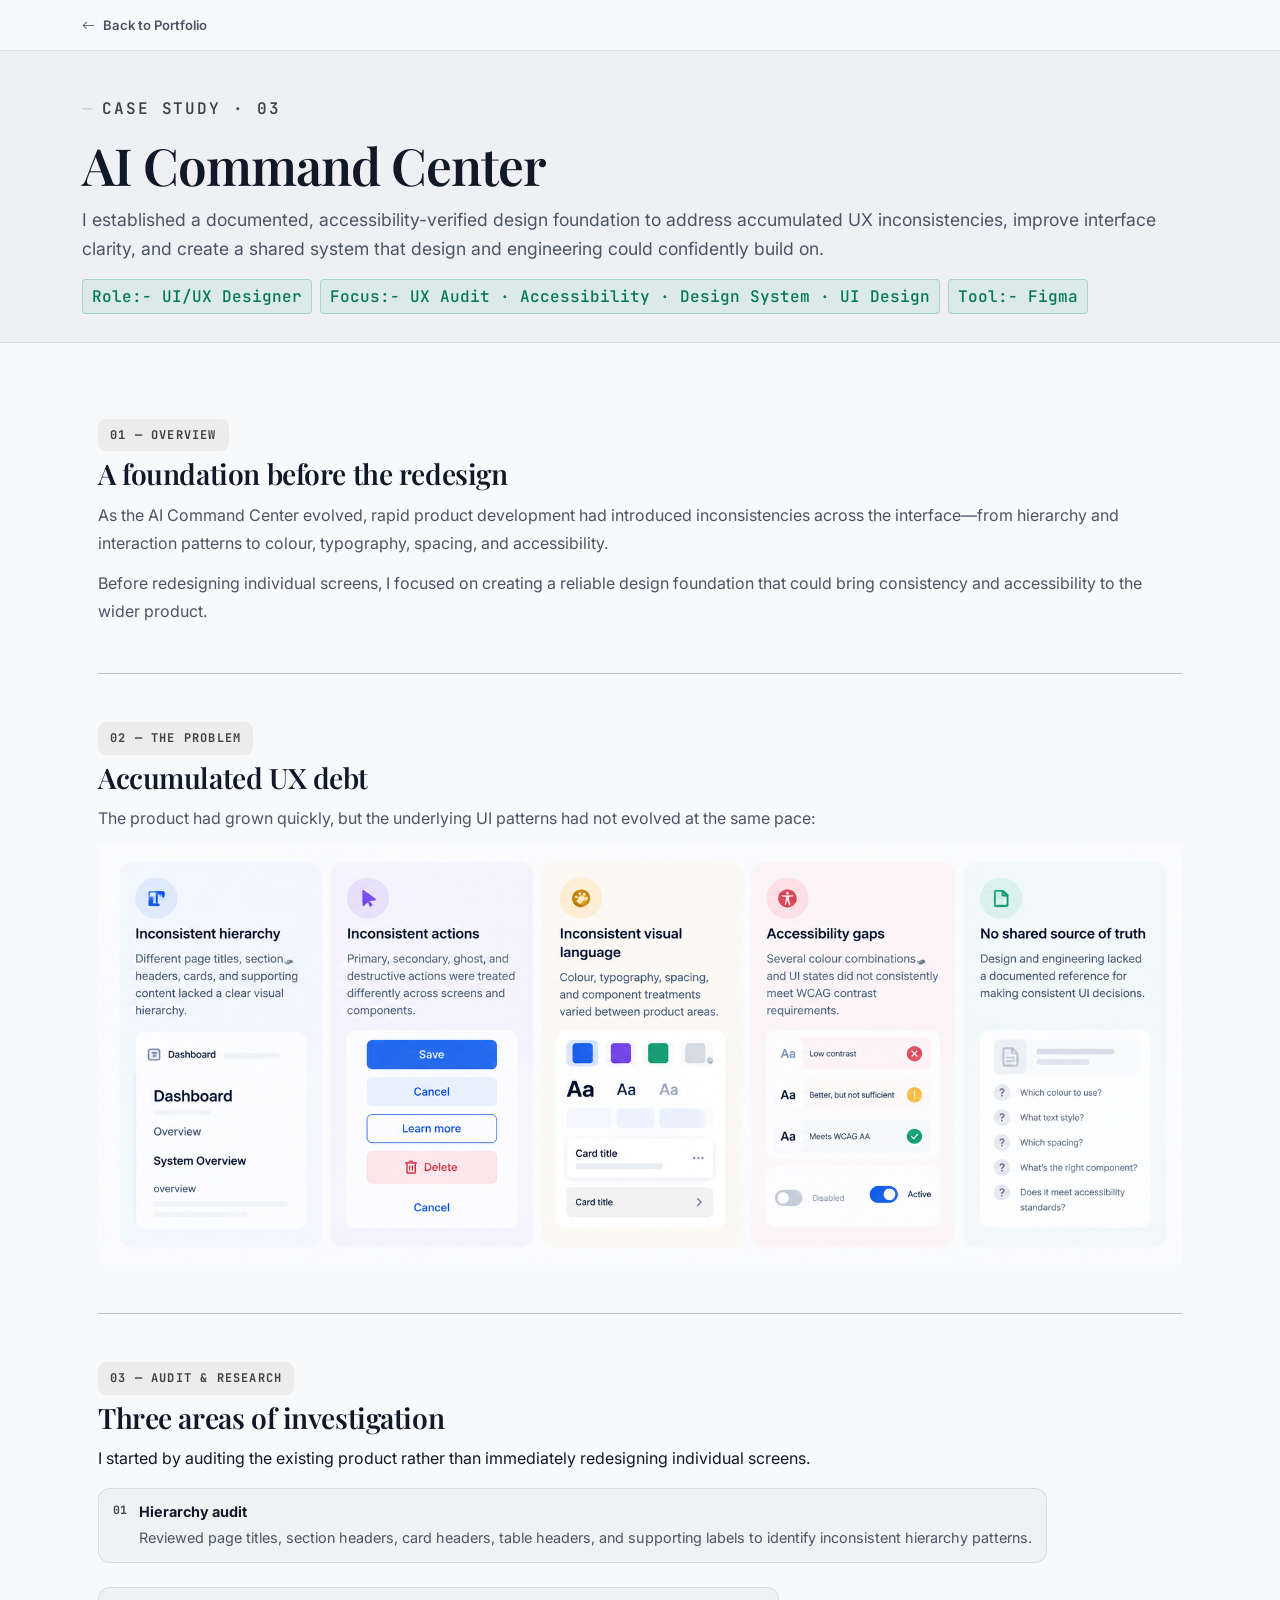
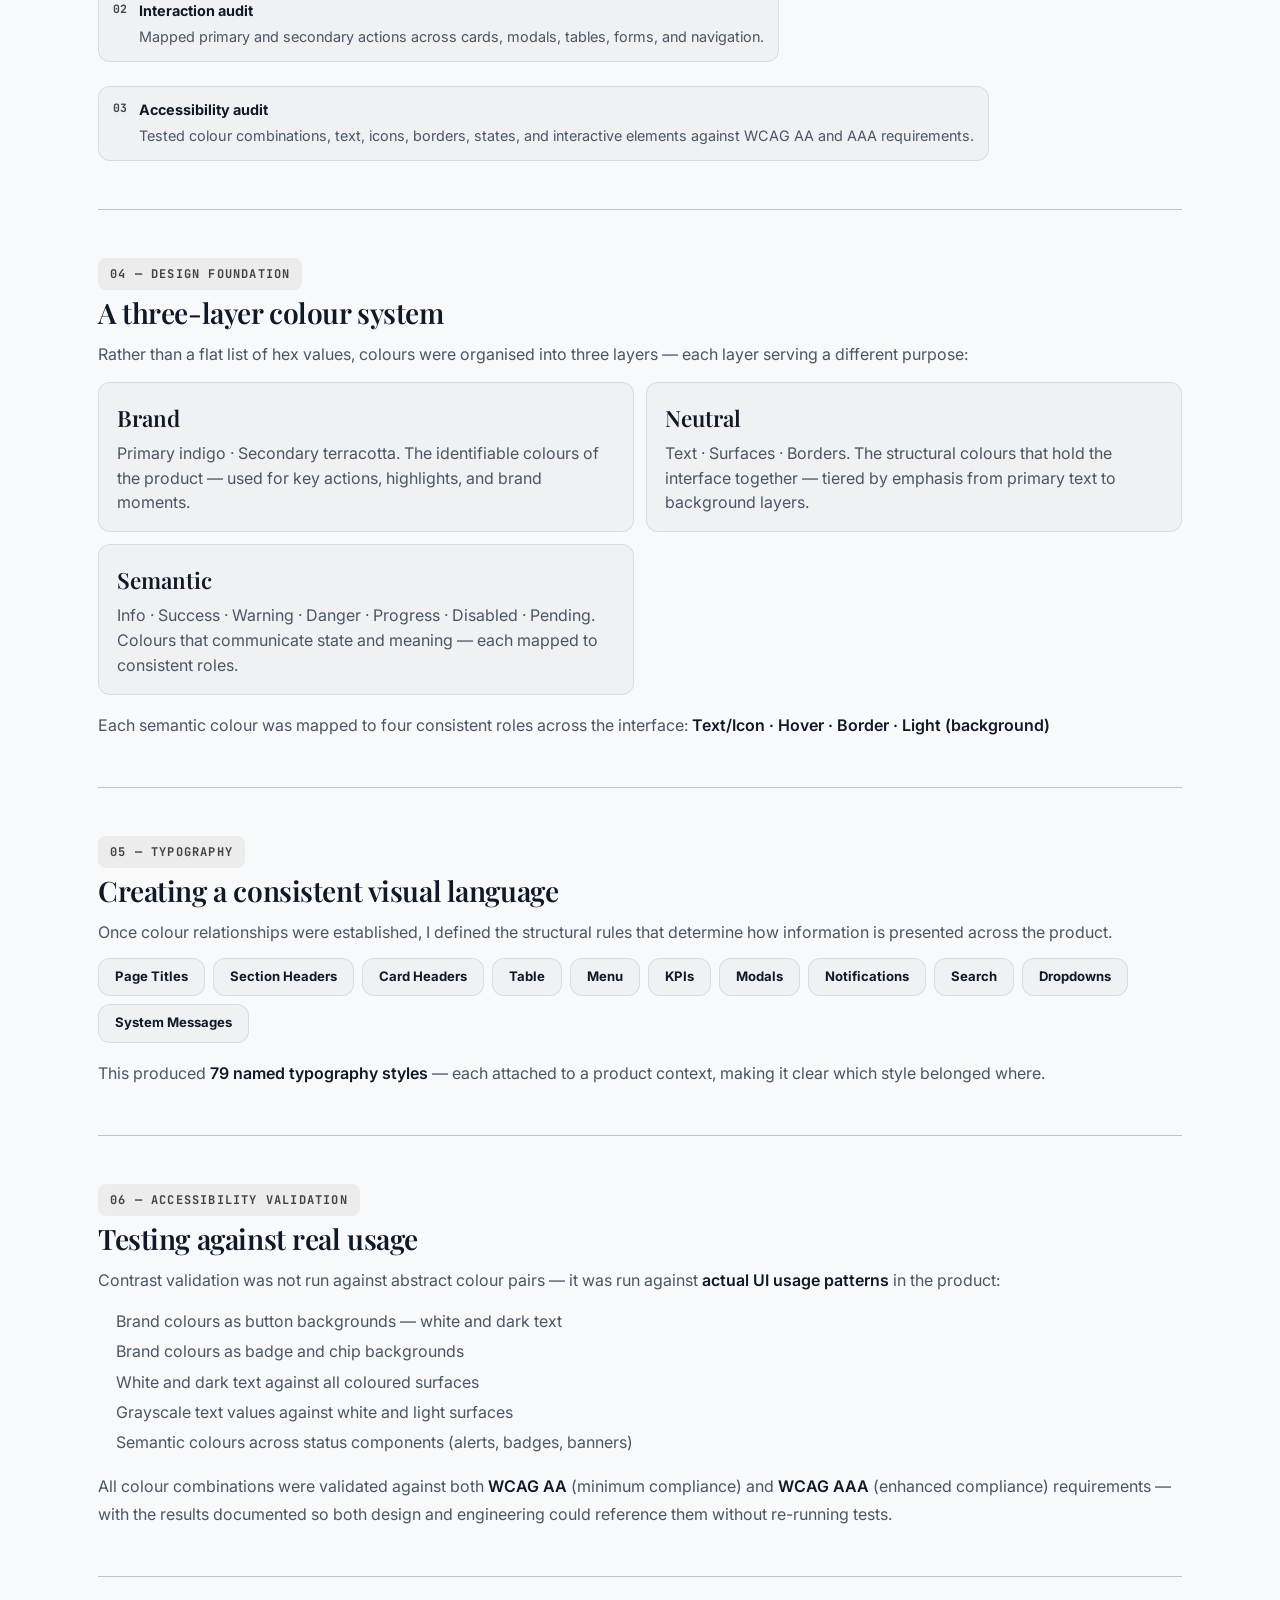
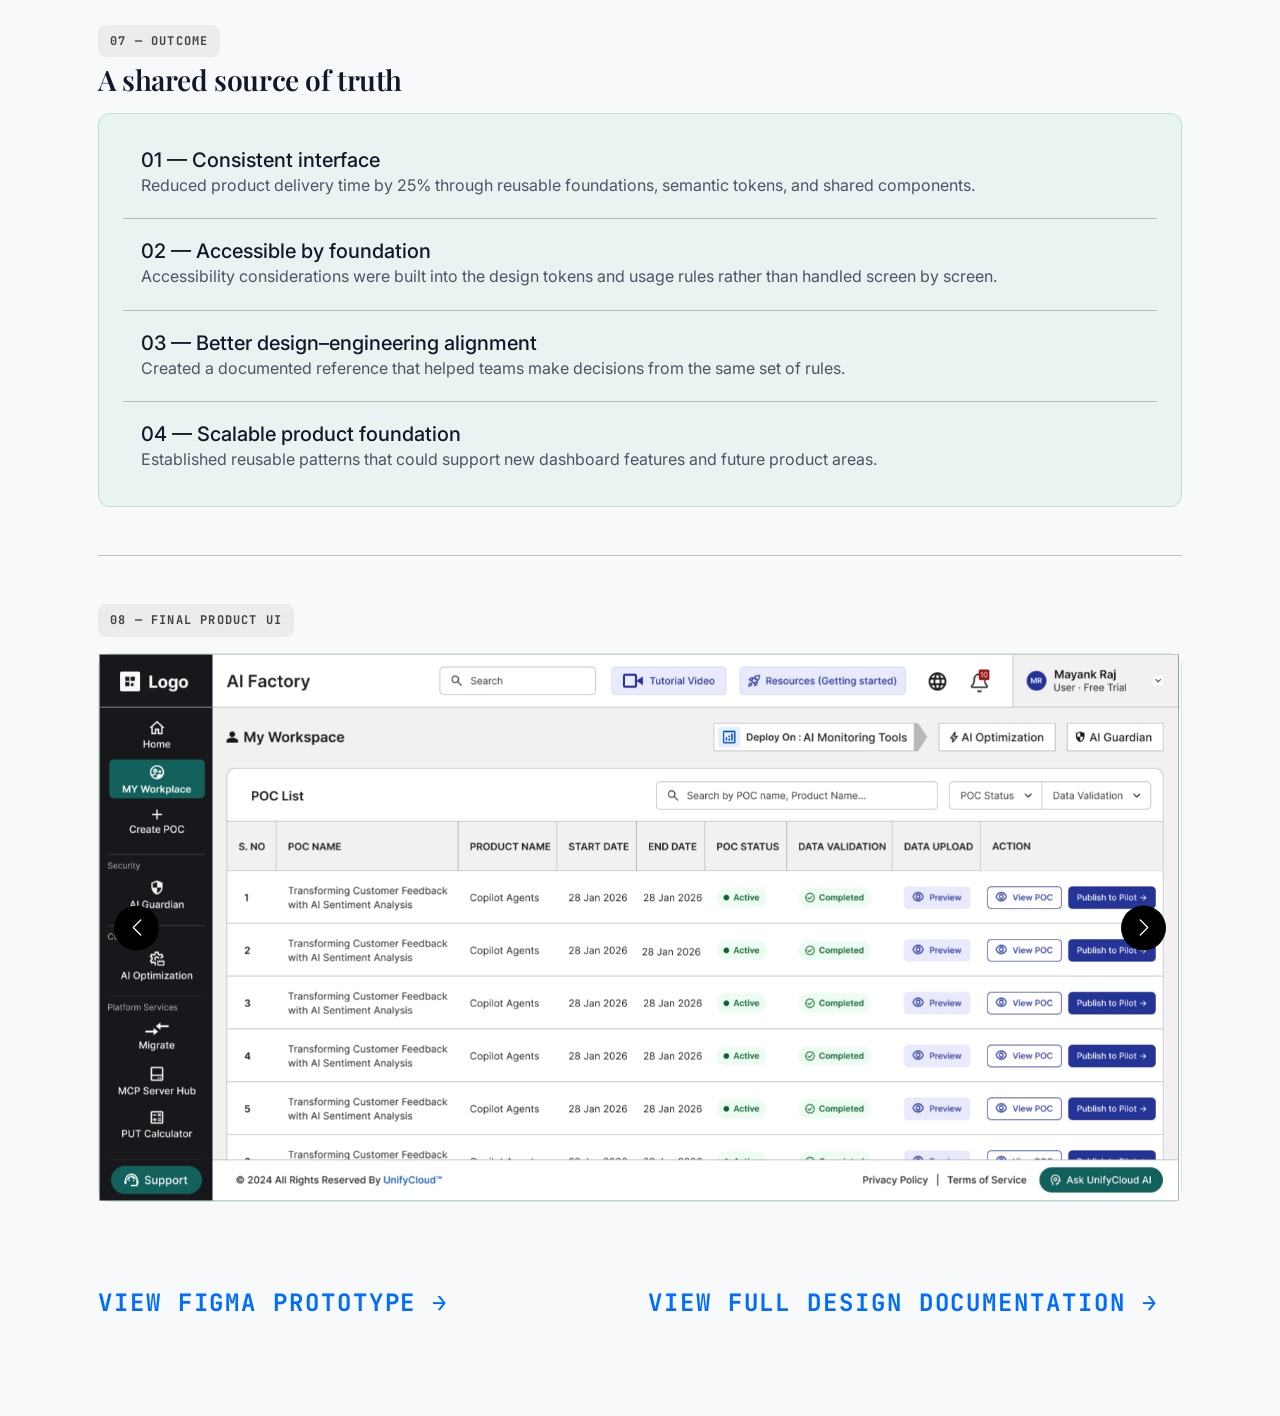
==== case-study-ai-command-center.html @ 0447f676 "new website" ====
<!DOCTYPE html>
<html lang="en">
<head>
  <meta charset="UTF-8" />
  <meta name="viewport" content="width=device-width, initial-scale=1.0" />
  <meta name="description" content="AI Command Center — Case Study by Mayank Raj. Building an accessible design foundation for an AI dashboard." />
  <title>AI Command Center — Mayank Raj</title>
  <link href="https://cdn.jsdelivr.net/npm/bootstrap@5.3.3/dist/css/bootstrap.min.css" rel="stylesheet" />
  <link rel="stylesheet" href="https://cdn.jsdelivr.net/npm/bootstrap-icons@1.11.3/font/bootstrap-icons.min.css" />
  <link rel="stylesheet" href="style.css" />
</head>
<body class="cs-page">

<!-- NAV -->
<nav class="cs-nav">
  <div class="container">
    <div class="cs-nav-inner">
      <a href="index.html" class="cs-back"><i class="bi bi-arrow-left"></i> Back to Portfolio</a>
    </div>
  </div>
</nav>

<!-- HERO -->
<div class="cs-hero">
  <div class="container">
    <div class="cs-hero-label label">Case Study &middot; 03</div>
    <h1 class="cs-hero-title">AI Command Center</h1>
    <p class="cs-hero-sub">
      I established a documented, accessibility-verified design foundation to address accumulated UX inconsistencies, improve interface clarity, and create a shared system that design and engineering could confidently build on.
    </p>
    <div class="cs-meta-row">
      <span class="tag-teal tag">Role:- UI/UX Designer</span>
      <span class="tag-teal tag">Focus:- UX Audit &middot; Accessibility &middot; Design System &middot; UI Design</span>
      <span class="tag-teal tag">Tool:- Figma</span>
    </div>
  </div>
</div>


<!-- BODY -->
<div class="container">
  <div class="cs-body">

    <!-- CONTENT -->
    <main class="cs-content">

      <!-- Overview -->
      <div class="cs-section" id="overview">
        <div class="cs-section-num">01 &mdash; OVERVIEW</div>
        <h2 class="cs-section-title">A foundation before the redesign</h2>
        <div class="cs-section-body">
          <p>As the AI Command Center evolved, rapid product development had introduced inconsistencies across the interface&mdash;from hierarchy and interaction patterns to colour, typography, spacing, and accessibility.</p>
          <p>Before redesigning individual screens, I focused on creating a reliable design foundation that could bring consistency and accessibility to the wider product.</p>
        </div>
      </div>

      <hr>

      <!-- Problem -->
      <div class="cs-section" id="problem">
        <div class="cs-section-num">02 &mdash; THE PROBLEM</div>
        <h2 class="cs-section-title">Accumulated UX debt</h2>
        <div class="cs-section-body">
          <p>The product had grown quickly, but the underlying UI patterns had not evolved at the same pace:</p>
          <img src="./img/Accumulated.png" class="img-fluid w-100" alt="Accumulated UX debt diagram">
        </div>
      </div>

      <hr>

      <!-- Audit -->
      <div class="cs-section" id="audit">
        <div class="cs-section-num">03 &mdash; AUDIT &amp; RESEARCH</div>
        <h2 class="cs-section-title">Three areas of investigation</h2>
        <p>I started by auditing the existing product rather than immediately redesigning individual screens.</p>
        <div class="cs-steps">
          <div class="cs-step">
            <div class="cs-step-num">01</div>
            <div>
              <div class="cs-step-title">Hierarchy audit</div>
              <div class="cs-step-desc">Reviewed page titles, section headers, card headers, table headers, and supporting labels to identify inconsistent hierarchy patterns.</div>
            </div>
          </div>
          <div class="cs-step">
            <div class="cs-step-num">02</div>
            <div>
              <div class="cs-step-title">Interaction audit</div>
              <div class="cs-step-desc">Mapped primary and secondary actions across cards, modals, tables, forms, and navigation.</div>
            </div>
          </div>
          <div class="cs-step">
            <div class="cs-step-num">03</div>
            <div>
              <div class="cs-step-title">Accessibility audit</div>
              <div class="cs-step-desc">Tested colour combinations, text, icons, borders, states, and interactive elements against WCAG AA and AAA requirements.</div>
            </div>
          </div>
        </div>
      </div>

      <hr>

      <!-- Color -->
      <div class="cs-section" id="color">
        <div class="cs-section-num">04 &mdash; DESIGN FOUNDATION</div>
        <h2 class="cs-section-title">A three-layer colour system</h2>
        <div class="cs-section-body">
          <p>Rather than a flat list of hex values, colours were organised into three layers &mdash; each layer serving a different purpose:</p>
        </div>
        <div class="cs-principles">
          <div class="cs-principle">
            <div class="cs-principle-title" style="color:var(--accent-light);">Brand</div>
            <div class="cs-principle-desc">Primary indigo &middot; Secondary terracotta. The identifiable colours of the product &mdash; used for key actions, highlights, and brand moments.</div>
          </div>
          <div class="cs-principle">
            <div class="cs-principle-title" style="color:var(--text-2);">Neutral</div>
            <div class="cs-principle-desc">Text &middot; Surfaces &middot; Borders. The structural colours that hold the interface together &mdash; tiered by emphasis from primary text to background layers.</div>
          </div>
          <div class="cs-principle">
            <div class="cs-principle-title" style="color:var(--teal);">Semantic</div>
            <div class="cs-principle-desc">Info &middot; Success &middot; Warning &middot; Danger &middot; Progress &middot; Disabled &middot; Pending. Colours that communicate state and meaning &mdash; each mapped to consistent roles.</div>
          </div>
        </div>
        <div class="cs-section-body mt-3">
          <p>Each semantic colour was mapped to four consistent roles across the interface: <strong>Text/Icon &middot; Hover &middot; Border &middot; Light (background)</strong></p>
        </div>
      </div>

      <hr>

      <!-- Typography -->
      <div class="cs-section" id="typography">
        <div class="cs-section-num">05 &mdash; TYPOGRAPHY</div>
        <h2 class="cs-section-title">Creating a consistent visual language</h2>
        <div class="cs-section-body">
          <p>Once colour relationships were established, I defined the structural rules that determine how information is presented across the product.</p>
        </div>
        <div class="cs-steps" style="gap:8px;display:flex;flex-direction:row;flex-wrap:wrap;">
          <div class="cs-step mb-0" style="padding:6px 16px;">
            <div><div class="cs-step-title" style="font-size:.82rem;">Page Titles</div></div>
          </div>
          <div class="cs-step mb-0" style="padding:6px 16px;">
            <div><div class="cs-step-title" style="font-size:.82rem;">Section Headers</div></div>
          </div>
          <div class="cs-step mb-0" style="padding:6px 16px;">
            <div><div class="cs-step-title" style="font-size:.82rem;">Card Headers</div></div>
          </div>
          <div class="cs-step mb-0" style="padding:6px 16px;">
            <div><div class="cs-step-title" style="font-size:.82rem;">Table</div></div>
          </div>
          <div class="cs-step mb-0" style="padding:6px 16px;">
            <div><div class="cs-step-title" style="font-size:.82rem;">Menu</div></div>
          </div>
          <div class="cs-step mb-0" style="padding:6px 16px;">
            <div><div class="cs-step-title" style="font-size:.82rem;">KPIs</div></div>
          </div>
          <div class="cs-step mb-0" style="padding:6px 16px;">
            <div><div class="cs-step-title" style="font-size:.82rem;">Modals</div></div>
          </div>
          <div class="cs-step mb-0" style="padding:6px 16px;">
            <div><div class="cs-step-title" style="font-size:.82rem;">Notifications</div></div>
          </div>
          <div class="cs-step mb-0" style="padding:6px 16px;">
            <div><div class="cs-step-title" style="font-size:.82rem;">Search</div></div>
          </div>
          <div class="cs-step mb-0" style="padding:6px 16px;">
            <div><div class="cs-step-title" style="font-size:.82rem;">Dropdowns</div></div>
          </div>
          <div class="cs-step mb-0" style="padding:6px 16px;">
            <div><div class="cs-step-title" style="font-size:.82rem;">System Messages</div></div>
          </div>
        </div>
        <div class="cs-section-body mt-3">
          <p>This produced <strong>79 named typography styles</strong> &mdash; each attached to a product context, making it clear which style belonged where.</p>
        </div>
      </div>

      <hr>

      <!-- Accessibility -->
      <div class="cs-section" id="accessibility">
        <div class="cs-section-num">06 &mdash; Accessibility Validation</div>
        <h2 class="cs-section-title">Testing against real usage</h2>
        <div class="cs-section-body">
          <p>Contrast validation was not run against abstract colour pairs &mdash; it was run against <strong>actual UI usage patterns</strong> in the product:</p>
          <div class="cs-list">
            <div class="cs-list-item">Brand colours as button backgrounds &mdash; white and dark text</div>
            <div class="cs-list-item">Brand colours as badge and chip backgrounds</div>
            <div class="cs-list-item">White and dark text against all coloured surfaces</div>
            <div class="cs-list-item">Grayscale text values against white and light surfaces</div>
            <div class="cs-list-item">Semantic colours across status components (alerts, badges, banners)</div>
          </div>
          <p class="mt-3">All colour combinations were validated against both <strong>WCAG AA</strong> (minimum compliance) and <strong>WCAG AAA</strong> (enhanced compliance) requirements &mdash; with the results documented so both design and engineering could reference them without re-running tests.</p>
        </div>
      </div>

      <hr>

      <!-- Outcome -->
      <div class="cs-section" id="impact">
        <div class="cs-section-num">07 &mdash; OUTCOME</div>
        <h2 class="cs-section-title">A shared source of truth</h2>
        <div class="cs-outcome">
          <div class="cs-list">
            <div class="cs-list-item">
              <h5 class="mb-0">01 &mdash; Consistent interface</h5>
              <p class="mb-0">Reduced product delivery time by 25% through reusable foundations, semantic tokens, and
                shared components.</p>
            </div>
            <hr>
            <div class="cs-list-item">
              <h5 class="mb-0">02 &mdash; Accessible by foundation</h5>
              <p class="mb-0">Accessibility considerations were built into the design tokens and usage rules rather than handled screen by screen.</p>
            </div>
            <hr>
            <div class="cs-list-item">
              <h5 class="mb-0">03 &mdash; Better design&ndash;engineering alignment</h5>
              <p class="mb-0">Created a documented reference that helped teams make decisions from the same set of rules.</p>
            </div>
            <hr>
            <div class="cs-list-item">
              <h5 class="mb-0">04 &mdash; Scalable product foundation</h5>
              <p class="mb-0">Established reusable patterns that could support new dashboard features and future product areas.</p>
            </div>
          </div>
        </div>
      </div>

      <hr>

      <!-- Final Product UI -->
      <div class="cs-section" id="final-ui">
        <div class="cs-section-num">08 &mdash; Final Product UI</div>
        <div class="cs-outcome bg-white p-0">
          <div id="carouselExampleControls" class="carousel slide" data-bs-ride="carousel">
            <div class="carousel-inner">
              <div class="carousel-item active">
                <img src="./img/comman-center/img-1.jpg" class="d-block w-100" alt="AI Command Center UI 1">
              </div>
              <div class="carousel-item">
                <img src="./img/comman-center/img-2.jpg" class="d-block w-100" alt="AI Command Center UI 2">
              </div>
              <div class="carousel-item">
                <img src="./img/comman-center/img-3.png" class="d-block w-100" alt="AI Command Center UI 3">
              </div>
              <div class="carousel-item">
                <img src="./img/comman-center/img-4.png" class="d-block w-100" alt="AI Command Center UI 4">
              </div>
              <div class="carousel-item">
                <img src="./img/comman-center/img-5.jpg" class="d-block w-100" alt="AI Command Center UI 5">
              </div>
              <div class="carousel-item">
                <img src="./img/comman-center/img-6.jpg" class="d-block w-100" alt="AI Command Center UI 6">
              </div>
              <div class="carousel-item">
                <img src="./img/comman-center/img-7.jpg" class="d-block w-100" alt="AI Command Center UI 7">
              </div>
              <div class="carousel-item">
                <img src="./img/comman-center/img-8.jpg" class="d-block w-100" alt="AI Command Center UI 8">
              </div>
              <div class="carousel-item">
                <img src="./img/comman-center/img-9.jpg" class="d-block w-100" alt="AI Command Center UI 9">
              </div>
              <div class="carousel-item">
                <img src="./img/comman-center/img-10.jpg" class="d-block w-100" alt="AI Command Center UI 10">
              </div>
            </div>
            <button class="carousel-control-prev" type="button" data-bs-target="#carouselExampleControls" data-bs-slide="prev">
              <span class="carousel-control-prev-icon" aria-hidden="true"></span>
              <span class="visually-hidden">Previous</span>
            </button>
            <button class="carousel-control-next" type="button" data-bs-target="#carouselExampleControls" data-bs-slide="next">
              <span class="carousel-control-next-icon" aria-hidden="true"></span>
              <span class="visually-hidden">Next</span>
            </button>
          </div>
        </div>
      </div>

      <!-- Page nav -->
      <div class="row g-3 Page-nav">
        <div class="col-12 col-sm-6">
          <h2 class="Page-nav-h2">
            <a target="_blank"
              href="https://www.figma.com/proto/Y5ZL1iqNdvE3gtudbFazqo/AI-Command-Center?node-id=31-13650&viewport=721%2C-2513%2C0.4&t=WiKpLVjhN22cwYap-1&scaling=min-zoom&content-scaling=fixed&starting-point-node-id=15%3A1681&show-proto-sidebar=1&page-id=0%3A1"
              class="cs-nav-next">
              <div class="cs-nav-dir">View Figma Prototype &rarr;</div>
            </a>
          </h2>
        </div>
        <div class="col-12 col-sm-6 text-sm-end">
          <h2 class="Page-nav-h2">
            <a target="_blank" href="img/command-center-doc.pdf" class="cs-nav-next">
              <div class="cs-nav-dir">View Full Design Documentation &rarr;</div>
            </a>
          </h2>
        </div>
      </div>

    </main>
  </div>
</div>

<script src="https://cdn.jsdelivr.net/npm/bootstrap@5.3.3/dist/js/bootstrap.bundle.min.js"></script>
<script src="script.js"></script>
</body>
</html>
---- style.css ----
/* ==========================================================================
   MAYANK RAJ — SENIOR PRODUCT DESIGNER
   Editorial Design Leadership Aesthetic (Inspired by Dnyanesh Gore)
   ========================================================================== */

@import url('https://fonts.googleapis.com/css2?family=DM+Serif+Display:ital@0;1&family=Inter:wght@300;400;500;600;700&family=JetBrains+Mono:wght@400;500;600;700&family=Playfair+Display:ital,wght@0,400;0,600;0,700;0,800;1,400;1,600&display=swap');

/* ── 01. DESIGN TOKENS ── */
:root {
  /* Editorial Canvas — Light */
  --bg: #f8f9fb;
  --bg-subtle: #eef0f4;
  --surface: #ffffff;
  --surface-hover: #f1f3f7;
  --surface-border: rgba(0, 0, 0, 0.06);

  /* Hairlines & Dividers */
  --border: rgba(0, 0, 0, 0.09);
  --border-subtle: rgba(0, 0, 0, 0.05);
  --border-strong: rgba(0, 0, 0, 0.18);
  --border-active: rgba(0, 0, 0, 0.30);

  /* Typography Colors */
  --text-primary: #111827;
  --text-secondary: #4b5563;
  --text-muted: #3f4246;
  --text-dim: #d1d5db;

  /* Accents */
  --accent: #111827;
  --accent-gold: #d97706;
  --accent-emerald: #059669;
  --accent-indigo: #4f46e5;

  /* Fonts */
  --font-serif: 'Playfair Display', 'DM Serif Display', Georgia, serif;
  --font-sans: 'Inter', -apple-system, BlinkMacSystemFont, sans-serif;
  --font-mono: 'JetBrains Mono', monospace;

  /* Radii */
  --r-xs: 4px;
  --r-sm: 8px;
  --r-md: 12px;
  --r-lg: 16px;
  --r-pill: 9999px;

  /* Transitions */
  --ease: cubic-bezier(0.16, 1, 0.3, 1);
  --duration: 200ms;
}

/* ── 02. RESET & BASE ── */
*,
*::before,
*::after {
  box-sizing: border-box;
  margin: 0;
  padding: 0;
}

html {
  scroll-behavior: smooth;
  font-size: 16px;
  background-color: var(--bg);
}

body {
  font-family: var(--font-sans);
  background-color: var(--bg);
  color: var(--text-primary);
  line-height: 1.7;
  -webkit-font-smoothing: antialiased;
  -moz-osx-font-smoothing: grayscale;
  overflow-x: hidden;
  cursor: default;
}

a {
  color: inherit;
  text-decoration: none;
  transition: color var(--duration) var(--ease), border-color var(--duration) var(--ease);
}

img {
  max-width: 100%;
  display: block;
}

::selection {
  background: rgba(79, 70, 229, 0.15);
  color: var(--text-primary);
}

/* Hairline horizontal separator */
.hairline {
  height: 1px;
  background: var(--border);
  width: 100%;
}

/* ── 03. TYPOGRAPHY & LABELS ── */
.serif {
  font-family: var(--font-serif);
}

.mono {
  font-family: var(--font-mono);
}

.eyebrow-label {
  display: inline-flex;
  align-items: center;
  gap: 8px;
  font-family: var(--font-mono);
  font-size: 0.72rem;
  font-weight: 600;
  text-transform: uppercase;
  letter-spacing: 0.12em;
  color: #5b5b5c;
  margin-bottom: 12px;
}

.eyebrow-label::before {
  content: '—';
  color: var(--text-dim);
}

.headline-editorial {
  font-family: var(--font-serif);
  font-size: clamp(2rem, 4vw, 3rem);
  font-weight: 600;
  line-height: 1.15;
  letter-spacing: -0.02em;
  color: var(--text-primary);
  margin-bottom: 8px;
}

.headline-sub {
  font-size: clamp(1.02rem, 1.6vw, 1.2rem);
  font-weight: 400;
  color: var(--text-secondary);
  line-height: 1.25;

}

/* ── 04. PILLS, TAGS & BUTTONS ── */
.editorial-pill {
  display: inline-flex;
  align-items: center;
  gap: 6px;
  padding: 4px 12px;
  font-family: var(--font-mono);
  font-size: 0.68rem;
  font-weight: 500;
  letter-spacing: 0.05em;
  text-transform: uppercase;
  color: var(--text-secondary);
  background: var(--surface);
  border: 1px solid var(--border);
  border-radius: var(--r-pill);
}

.editorial-tag {
  display: inline-flex;
  align-items: center;
  padding: 3px 9px;
  font-family: var(--font-mono);
  font-size: .9rem;
  font-weight: 500;
  border-radius: var(--r-xs);
  background: rgba(0, 0, 0, 0.04);
  border: 1px solid var(--border);
  color: var(--text-secondary);
}

.editorial-tag.highlight {
  background: rgba(217, 119, 6, 0.08);
  border-color: rgba(217, 119, 6, 0.25);
  color: #b45309;
}

.editorial-tag.emerald {
  background: #005eff0f;
    border-color: #005eff2e;
    color: #005eff;
}
.experties{
  background: #005eff0f;
    border-color: #005eff2e;
    color: #005eff;
    padding: 3px 9px;
}
.emerald {
  background: #005eff0f;
    border-color: #005eff2e;
    color: #005eff;
}


.btn-editorial-primary2 {
  display: inline-flex;
  align-items: center;
  gap: 8px;
  padding: 10px 22px;
  font-size: 0.85rem;
  font-weight: 600;
  
  border-radius: var(--r-pill);
  
  transition: all var(--duration) var(--ease);
}
.btn-editorial-primary {
  display: inline-flex;
  align-items: center;
  gap: 8px;
  padding: 10px 22px;
  font-size: 0.85rem;
  font-weight: 600;
  color: #ffffff;
  background: #111827;
  border: 1px solid #111827;
  border-radius: var(--r-pill);
  cursor: pointer;
  transition: all var(--duration) var(--ease);
}

.btn-editorial-primary:hover {
  background: #1e293b;
  color: #ffffff;
  transform: translateY(-1px);
}

.btn-editorial-secondary {
  display: inline-flex;
  align-items: center;
  gap: 8px;
  padding: 10px 22px;
  font-size: 0.85rem;
  font-weight: 600;
  color: var(--text-primary);
  background: transparent;
  border: 1px solid var(--border-strong);
  border-radius: var(--r-pill);
  cursor: pointer;
  transition: all var(--duration) var(--ease);
}

.btn-editorial-secondary:hover {
  background: black;
  border-color: var(--border-active);
  color: var(--text-dim);
}

/* ── 05. TOP NAVIGATION ── */
#mainNav {
  position: sticky;
  top: 0;
  z-index: 1000;
  background: rgba(248, 249, 251, 0.92);
  backdrop-filter: blur(16px);
  -webkit-backdrop-filter: blur(16px);
  border-bottom: 1px solid var(--border);
  padding: 8px 0;
}

.nav-monogram {
  width: 32px;
  height: 32px;
  background: #111827;
  border: 1px solid #111827;
  border-radius: var(--r-xs);
  display: flex;
  align-items: center;
  justify-content: center;
  font-family: var(--font-serif);
  font-size: 1rem;
  font-weight: 700;
  color: #ffffff;
}

.nav-name {
  font-size: 2.5rem;
  font-weight: 700;
  letter-spacing: -0.01em;
  color: var(--text-primary);
}

.nav-role {
  font-family: var(--font-mono);
  font-size: 0.7rem;
  color: var(--text-muted);
  border-left: 1px solid var(--border);
  padding-left: 10px;
  margin-left: 10px;
}

.nav-link-ed {
  font-size: 0.82rem;
  font-weight: 500;
  color: var(--text-secondary);
  padding: 6px 14px;
  border-radius: var(--r-pill);
  transition: all var(--duration) var(--ease);
}

.nav-link-ed:hover,
.nav-link-ed.active {
  color: #111827;
  background: rgba(0, 0, 0, 0.06);
}

/* ── 06. HERO SECTION ── */
#hero {
  padding: 30px 0 52px;
  background: var(--bg-subtle);
}

.hero-pretitle {
  font-family: var(--font-mono);
  font-size: 0.72rem;
  font-weight: 600;
  text-transform: uppercase;
  letter-spacing: 0.12em;
  color: var(--text-muted);
  margin-bottom: 16px;
}

.hero-title-ed {
  font-family: var(--font-serif);
  font-size: clamp(2.4rem, 5.5vw, 4.4rem);
  font-weight: 600;
  line-height: 1.1;
  letter-spacing: -0.025em;
  color: var(--text-primary);

  margin-bottom: 16px;
}

.hero-bio-ed {
  font-size: clamp(1.05rem, 1.8vw, 1.22rem);
  color: var(--text-secondary);
  line-height: 1.5;

  margin-bottom: 24px;
}
.hero-marquee-strip2 {
  display: flex;
  align-items: center;
  flex-wrap: wrap;
  gap: 12px;
  margin-top: 28px;
  padding-top: 18px;
  border-top: 1px solid var(--border);
  font-family: var(--font-mono);
  font-size: 1rem;
  color: #000000;
  letter-spacing: 0.05em;
      font-size: 16px;
    font-weight: bold;
}
.hero-marquee-strip {
  display: flex;
  align-items: center;
  flex-wrap: wrap;
  gap: 12px;
  
  font-family: var(--font-mono);
  font-size: 1rem;
  color: #005eff;
  letter-spacing: 0.05em;
      font-size: 14px;
    font-weight: bold;
}
.hero-marquee-strip span {
  color: #000000;
}
.hero-marquee-strip h5 {
  color: #000000;
}

/* ── 07. BIG WORDS NEED BACKUP (METRICS) ── */
#metrics {
  padding: 48px 0;
  border-top: 1px solid var(--border);
  border-bottom: 1px solid var(--border);
  background: var(--bg-subtle);
}

.metrics-intro {
  margin-bottom: 24px;
}

.metrics-title {
  font-family: var(--font-serif);
  font-size: clamp(1.8rem, 3vw, 2.4rem);
  font-weight: 600;
  letter-spacing: -0.02em;
  color: var(--text-primary);
  margin-bottom: 8px;
}

.metrics-sub {
  font-size: 1.2rem;
  color: var(--text-secondary);
  max-width: 680px;
}

.metrics-grid {
  display: grid;
  grid-template-columns: repeat(4, 1fr);
  gap: 24px;
}

.metric-card {
  padding: 24px 20px;
  background: var(--surface);
  border: 1px solid var(--border);
  border-radius: var(--r-md);
  display: flex;
  flex-direction: column;
}

.metric-number {
  font-family: var(--font-serif);
  font-size: 3.2rem;
  font-weight: 700;
  line-height: 1;
  color: var(--text-primary);
  margin-bottom: 8px;
}

.metric-label {
  font-size: 0.85rem;
  font-weight: 600;
  color: var(--text-primary);
  margin-bottom: 4px;
}

.metric-desc {
  font-size: 0.75rem;
  color: var(--text-muted);
  line-height: 1.5;
}

/* ── 08. SELECTED WORK (EDITORIAL SHOWCASE) ── */
#work {
  padding: 40px 0;
}

.work-entry {
      padding: 16px 16px;
    background: #eef0f4;
    margin-bottom: 16px;
    border-radius: 12px;
}
.work-entry2 {
      padding: 16px 16px;
    background: #eef0f4;
    margin-bottom: 16px;
    border-radius: 12px;
        height: stretch;
}




.work-meta-header {
  display: flex;
  justify-content: space-between;
  align-items: baseline;
  flex-wrap: wrap;
  gap: 12px;
  margin-bottom: 14px;
}

.work-index {
  font-family: var(--font-mono);
  font-size: 0.72rem;
  font-weight: 700;
  letter-spacing: 0.1em;
  color: var(--text-muted);
}

.work-title-serif {
      font-family: var(--font-sans);
  font-size: clamp(1rem, 3vw, 1.7rem);
  font-weight: 600;
  letter-spacing: -0.02em;
  color: var(--text-primary);
  margin-bottom: 10px;
  display: flex;
  align-items: center;
  justify-content: space-between;
}

.work-quote {
  font-family: var(--font-sans);
  font-style: italic;
      font-size: 1.2rem;
  color: var(--text-secondary);
  line-height: 1.65;
  margin-bottom: 16px;
  
}

.work-summary-body {
  font-size: 1rem;
  color: var(--text-secondary);
  line-height: 1.7;

  margin-bottom: 20px;
}

.work-impact-banner {
    
    gap: 10px;
    padding: 8px 16px;
    background: rgb(255 255 255);
    border: 1px solid var(--border);
    border-radius: var(--r-sm);
    font-size: 1rem;
    color: var(--text-secondary);
    margin-bottom: 14px;
}

.work-impact-banner strong {
  color: var(--text-primary);
  font-family: var(--font-mono);
  font-size: 1rem;
  letter-spacing: 0.05em;
  text-transform: uppercase;
}

.work-action-link {
  display: inline-flex;
  align-items: center;
  gap: 6px;
  font-size: 0.85rem;
  font-weight: 600;
  color: #ffffff;
  border-bottom: 1px solid var(--border-strong);
  background: black;
  padding: 10px 22px;
  border-radius: 5px;
  transition: all var(--duration) var(--ease);
}

.work-action-link:hover {
  border-bottom-color: #111827;
  gap: 10px;
}

.work-action-link2 {
  display: inline-flex;
  align-items: center;
  gap: 6px;
  font-size: 0.85rem;
  font-weight: 600;
      width: fit-content;
  border-bottom: 1px solid var(--border-strong);
  border-radius: 5px;
  transition: all var(--duration) var(--ease);
}

.work-action-link2:hover {
  border-bottom-color: #111827;
  gap: 10px;
}



/* ── 09. THE WORK BEHIND THE WORK (SYSTEMS & LEADERSHIP) ── */
#systems {
  padding: 64px 0;
  background: var(--bg-subtle);
  border-top: 1px solid var(--border);
  border-bottom: 1px solid var(--border);
}

.systems-grid {
  display: grid;
  grid-template-columns: repeat(2, 1fr);
  gap: 20px;
  margin-top: 28px;
}

.systems-card {
  padding: 24px 24px;
  background: var(--surface);
  border: 1px solid var(--border);
  border-radius: var(--r-md);
  display: flex;
  flex-direction: column;
  box-shadow: 0 1px 4px rgba(0, 0, 0, 0.06);
}

.systems-num-icon {
  display: flex;
  align-items: center;
  justify-content: space-between;
  margin-bottom: 0px;
}

.systems-num {
  font-family: var(--font-mono);
  font-size: 0.75rem;
  font-weight: 700;
  color: var(--text-muted);
}

.systems-icon {
  font-size: 1.2rem;
  color: var(--text-secondary);
}

.systems-card-title {
  font-family: var(--font-serif);
  font-size: 1.6rem;
  font-weight: 600;
  color: var(--text-primary);
  margin-bottom: 10px;
}

.systems-card-desc {
  font-size: 1rem;
  color: var(--text-secondary);
  line-height: 1.7;
  margin-bottom: 18px;
}

.systems-tags {
  display: flex;
  flex-wrap: wrap;
  gap: 6px;
  margin-top: auto;
  padding-top: 16px;
  border-top: 1px solid var(--border-subtle);
}

/* ── 10. CAREER JOURNEY ── */
#journey {
  padding: 64px 0;
}

.journey-timeline {
  display: flex;
  flex-direction: column;
  gap: 0;
  margin-top: 24px;
}

.journey-item {
  display: grid;
  grid-template-columns: 200px 1fr;
  gap: 28px;
  padding: 24px 0;
  border-bottom: 1px solid var(--border);
}

.journey-item:first-child {
  border-top: 1px solid var(--border);
}

.journey-period {
  font-family: var(--font-mono);
  font-size: 0.8rem;
  font-weight: 600;
  color: var(--text-muted);
}

.journey-company {
  font-family: var(--font-serif);
  font-size: 1.4rem;
  font-weight: 600;
  color: var(--text-primary);
  margin-bottom: 4px;
}

.journey-role {
  font-family: var(--font-mono);
  font-size: 0.75rem;
  color: var(--text-secondary);
  margin-bottom: 12px;
}

.journey-desc {
  font-size: 0.88rem;
  color: var(--text-secondary);
  line-height: 1.7;
  max-width: 720px;
}

/* Client Logo Pills Strip */
.client-strip {
  display: flex;
  flex-wrap: wrap;
  align-items: center;
  gap: 10px;
  margin-top: 24px;
  padding-top: 20px;
  border-top: 1px solid var(--border);
}

.client-pill {
  padding: 6px 14px;
  background: var(--surface);
  border: 1px solid var(--border);
  border-radius: var(--r-pill);
  font-family: var(--font-mono);
  font-size: 0.72rem;
  color: var(--text-secondary);
}

/* ── 11. CURATED ARCHIVE (DIRECTORY) ── */
#archive {
  padding: 64px 0;
  background: var(--bg-subtle);
  border-top: 1px solid var(--border);
  border-bottom: 1px solid var(--border);
}

.archive-filter-row {
  display: flex;
  flex-wrap: wrap;
  gap: 8px;
  margin: 20px 0 20px;
}

.archive-btn {
  padding: 6px 16px;
  font-family: var(--font-mono);
  font-size: 0.72rem;
  font-weight: 600;
  color: var(--text-secondary);
  background: var(--surface);
  border: 1px solid var(--border);
  border-radius: var(--r-pill);
  cursor: pointer;
  transition: all var(--duration) var(--ease);
}

.archive-btn:hover,
.archive-btn.active {
  background: #111827;
  color: #ffffff;
  border-color: #111827;
}

.archive-grid {
  display: grid;
  grid-template-columns: repeat(3, 1fr);
  gap: 18px;
}

.archive-card {
  padding: 24px;
  background: var(--surface);
  border: 1px solid var(--border);
  border-radius: var(--r-md);
  display: flex;
  flex-direction: column;
  box-shadow: 0 1px 3px rgba(0, 0, 0, 0.05);
  transition: border-color var(--duration) var(--ease), transform var(--duration) var(--ease), box-shadow var(--duration) var(--ease);
}

.archive-card:hover {
  border-color: var(--border-strong);
  box-shadow: 0 4px 12px rgba(0, 0, 0, 0.1);
  transform: translateY(-2px);
}

.archive-cat {
  font-family: var(--font-mono);
  font-size: 0.65rem;
  font-weight: 700;
  letter-spacing: 0.08em;
  text-transform: uppercase;
  color: var(--text-muted);
  margin-bottom: 8px;
}

.archive-title {
  font-family: var(--font-serif);
  font-size: 1.15rem;
  font-weight: 600;
  color: var(--text-primary);
  margin-bottom: 6px;
}

.archive-desc {
  font-size: 0.82rem;
  color: var(--text-secondary);
  line-height: 1.6;
  flex-grow: 1;
  margin-bottom: 14px;
}

.archive-tags {
  display: flex;
  flex-wrap: wrap;
  gap: 4px;
}

/* ── 12. BEYOND THE JOB TITLE (ABOUT) ── */
#about {
  padding: 64px 0;
}

.about-grid-ed {
  display: grid;
  grid-template-columns: 1fr 1fr;
  gap: 40px;
}

.about-narrative p {
  font-size: 0.98rem;
  color: var(--text-secondary);
  line-height: 1.8;
  margin-bottom: 18px;
}

.about-narrative strong {
  color: var(--text-primary);
  font-weight: 600;
}

.values-column {
  display: flex;
  flex-direction: column;
  gap: 16px;
}

.value-box-ed {
  padding: 20px 24px;
      background: var(--bg-subtle);
  border: 1px solid var(--border);
  border-radius: var(--r-md);
  box-shadow: 0 1px 3px rgba(0, 0, 0, 0.05);
}

.value-title-ed {
  font-family: var(--font-serif);
      font-size: 1.5rem;
  font-weight: 600;
  color: var(--text-primary);
  margin-bottom: 4px;
}

.value-desc-ed {
  font-size: 1rem;
  color: var(--text-secondary);
  line-height: 1.6;
}

/* ── 13. CONTACT & CLOSING ── */
#contact {
  padding: 64px 0 56px;
  border-top: 1px solid var(--border);
  background: var(--bg-subtle);
}

.contact-block {
  
  margin: 0 auto;
  text-align: center;
}

.contact-title-ed {
  font-family: var(--font-serif);
  font-size: clamp(2.2rem, 4.5vw, 3.4rem);
  font-weight: 600;
  letter-spacing: -0.02em;
  margin-bottom: 14px;
}

.contact-sub-ed {
  font-size: 1.05rem;
  color: var(--text-secondary);
  line-height: 1.7;
  
  margin: 0 auto 36px;
}

.contact-pills-row {
  display: flex;
  justify-content: center;
  flex-wrap: wrap;
  gap: 12px;
}

/* ── 14. FOOTER ── */
footer {
  padding: 28px 0;
  border-top: 1px solid var(--border);
  background: var(--bg);
  font-size: 0.78rem;
  color: var(--text-muted);
}

.footer-flex {
  display: flex;
  justify-content: center;
  align-items: center;
  flex-wrap: wrap;
  gap: 12px;
      font-size: 16px;
}

/* ── 15. TOAST & MODAL ── */
#toast {
  position: fixed;
  bottom: 28px;
  left: 50%;
  transform: translateX(-50%) translateY(60px);
  background: #111827;
  color: #ffffff;
  border: 1px solid rgba(0, 0, 0, 0.12);
  border-radius: var(--r-pill);
  padding: 10px 20px;
  font-family: var(--font-mono);
  font-size: 0.78rem;
  font-weight: 500;
  display: flex;
  align-items: center;
  gap: 8px;
  box-shadow: 0 4px 16px rgba(0, 0, 0, 0.15);
  opacity: 0;
  pointer-events: none;
  transition: all 0.28s var(--ease);
  z-index: 9999;
}

#toast.show {
  transform: translateX(-50%) translateY(0);
  opacity: 1;
}

.modal-backdrop-custom {
  position: fixed;
  inset: 0;
  background: rgba(0, 0, 0, 0.85);
  backdrop-filter: blur(10px);
  z-index: 9000;
  display: none;
  align-items: center;
  justify-content: center;
  padding: 20px;
}

.modal-backdrop-custom.active {
  display: flex;
}

.modal-card {
  background: var(--surface);
  border: 1px solid var(--border-strong);
  border-radius: var(--r-lg);
  width: 100%;
  max-width: 740px;
  max-height: 90vh;
  overflow-y: auto;
  position: relative;
  padding: 36px;
  box-shadow: 0 8px 32px rgba(0, 0, 0, 0.14);
}

.modal-close-btn {
  position: absolute;
  top: 20px;
  right: 20px;
  background: transparent;
  border: none;
  color: var(--text-muted);
  font-size: 1.2rem;
  cursor: pointer;
}

.modal-close-btn:hover {
  color: #111827;
}

/* ── 16. CASE STUDY DETAIL PAGES (EDITORIAL FULL-WIDTH) ── */
.cs-page {
  background-color: var(--bg);
}

.cs-nav {
  position: sticky;
  top: 0;
  z-index: 100;
  padding: 14px 0;
  background: rgba(248, 249, 251, 0.92);
  backdrop-filter: blur(16px);
  border-bottom: 1px solid var(--border);
}

.cs-nav-inner {
  display: flex;
  align-items: center;
  justify-content: space-between;
}

.cs-back {
  display: inline-flex;
  align-items: center;
  gap: 8px;
  font-size: 0.82rem;
  font-weight: 600;
  color: var(--text-secondary);
}

.cs-back:hover {
  color: #111827;
}

.cs-hero {
  padding: 44px 0 28px;
  border-bottom: 1px solid var(--border);
  background: var(--bg-subtle);
}

.cs-hero-label {
  margin-bottom: 14px;
}

.cs-hero-title {
  font-family: var(--font-serif);
  font-size: clamp(2rem, 4.5vw, 3.2rem);
  font-weight: 600;
  letter-spacing: -0.02em;
  line-height: 1.1;
  margin-bottom: 12px;
}

.cs-hero-sub {
  font-size: clamp(0.95rem, 1.6vw, 1.1rem);
  color: var(--text-secondary);

  line-height: 1.65;
  margin-bottom: 16px;
}

.cs-meta-row {
  display: flex;
  flex-wrap: wrap;
  gap: 8px;
}

.cs-body {
  width: 100%;

  margin: 0 auto;
  padding: 0 16px;
}

.cs-content {
  width: 100%;
  padding: 28px 0 48px;
}

.cs-section {
  margin-bottom: 48px;
  margin-top: 48px;
  scroll-margin-top: 80px;
}

.cs-section-num {
      font-family: var(--font-mono);
    font-size: .75rem;
    font-weight: 700;
    letter-spacing: 0.1em;
    text-transform: uppercase;
    color: var(--text-muted);
    margin-bottom: 6px;
    width: fit-content;
    background: #ececec;
    padding: 6px 12px;
    border-radius: 8px;
}

.cs-section-title {
  font-family: var(--font-serif);
  font-size: clamp(1.3rem, 2.2vw, 3rem);
  font-weight: 600;
  letter-spacing: -0.015em;
  margin-bottom: 10px;
}
.cs-section-subtitle {
  font-family: var(--font-sans);
  font-size: 1.5rem;
  font-weight: 600;
  letter-spacing: -0.015em;
  margin-bottom: 10px;
}

.cs-section-body {
  font-size: 1rem;
  color: var(--text-secondary);
  line-height: 1.75;
}

.cs-section-body p {
  margin-bottom: 12px;
}

.cs-section-body strong {
  color: var(--text-primary);
  font-weight: 600;
}

.cs-quote {
  border-left: 3px solid #111827;
  padding: 10px 16px;
  background: rgba(0, 0, 0, 0.03);
  margin: 12px 0;
  font-family: var(--font-sans);
  font-style: italic;
  font-size: 1.05rem;
  color: var(--text-primary);
  line-height: 1.65;
}

.cs-step {
  display: flex;
  gap: 12px;
  background: rgba(0, 0, 0, 0.03);
  border: 1px solid var(--border);
  border-radius: var(--r-md);
  padding: 11px 14px;
  margin-bottom: 24px;
  width: fit-content;
}

.cs-step-num {
  font-family: var(--font-mono);
  font-size: 0.72rem;
  font-weight: 700;
  color: var(--text-muted);
}

.cs-step-title {
  font-size: 0.9rem;
  font-weight: 700;
  color: var(--text-primary);
  margin-bottom: 2px;
}

.cs-step-desc {
  font-size: 0.9rem;
  color: var(--text-secondary);
}

.cs-layer {
  background: rgba(0, 0, 0, 0.03);
  border: 1px solid var(--border);
  border-left: 3px solid #111827;
  border-radius: 0 var(--r-md) var(--r-md) 0;
  padding: 12px 16px;
  margin-bottom: 4px;
}

.cs-layer-lbl {
  font-family: var(--font-mono);
  font-size: 0.75rem;
  font-weight: 700;
  color: var(--text-muted);
  text-transform: uppercase;
}

.cs-layer-title {
  font-size: 1.2rem;
  font-weight: 700;
  color: var(--text-primary);
}

.cs-layer-items {
  font-size: 1rem;
  color: var(--text-secondary);
}

.cs-decision {
  background: var(--surface);
  border: 1px solid var(--border);
  border-radius: var(--r-md);
  padding: 18px 20px;
  margin-bottom: 12px;
}

.cs-decision-num {
  font-family: var(--font-mono);
  font-size: 0.8rem;
  font-weight: 700;
  color: var(--text-muted);
  margin-bottom: 4px;
}

.cs-decision-title {
  font-size: 1.2rem;
  font-weight: 700;
  color: var(--text-primary);
  margin-bottom: 6px;
}

.cs-decision-body {
  font-size: 1rem;
  color: var(--text-secondary);
  line-height: 1.6;
}

.cs-decision-why {
  margin-top: 8px;
  padding-top: 8px;
  border-top: 1px solid var(--border);
  font-size: 0.9rem;
  color: var(--text-secondary);
}

.cs-decision-why strong {
  color: var(--text-primary);
}

.cs-outcome {
  background: rgba(5, 150, 105, 0.06);
  border: 1px solid rgba(5, 150, 105, 0.2);
  border-radius: var(--r-md);
  padding: 20px 24px;
  margin: 16px 0;
}

.cs-outcome-title {
  font-family: var(--font-mono);
  font-size: 1.2rem;
  font-weight: 700;
  letter-spacing: 0.08em;
  text-transform: uppercase;
  color: #047857;
  margin-bottom: 8px;
}

.cs-nav-title {
  font-family: var(--font-serif);
  font-size: 0.95rem;
  font-weight: 600;
  color: var(--text-primary);
}

.label,
.cs-hero-label {
  display: inline-flex;
  align-items: center;
  gap: 8px;
  font-family: var(--font-mono);
  font-size: 1rem;
  font-weight: 600;
  text-transform: uppercase;
  letter-spacing: 0.12em;
  color: var(--text-muted);
}

.label::before,
.cs-hero-label::before {
  content: '—';
  color: var(--text-dim);
}

.tag {
  display: inline-flex;
  align-items: center;
  padding: 3px 9px;
  font-family: var(--font-mono);
  font-size: 1rem;
  font-weight: 500;
  border-radius: var(--r-xs);
  background: rgba(0, 0, 0, 0.04);
  border: 1px solid var(--border);
  color: var(--text-secondary);
}

.tag-teal {
  background: rgba(5, 150, 105, 0.08);
  border-color: rgba(5, 150, 105, 0.25);
  color: #047857;
}

.tag-coral {
  background: rgba(239, 68, 68, 0.08);
  border-color: rgba(239, 68, 68, 0.25);
  color: #b91c1c;
}

.tag.dim {
  background: none;
  border-color: var(--border-subtle);
  color: var(--text-muted);
}

.cs-list {
  display: flex;
  flex-direction: column;
  gap: 4px;
  margin: 14px 0;
}

.cs-list-item {
  position: relative;
  padding-left: 18px;
  font-size: 1rem;
  color: var(--text-secondary);
  line-height: 1.65;
}
.cs-list-item h5{
  color: var(--text-primary);
}


.cs-layer-arrow {
 
  color: var(--text-muted);
  font-size: 1rem;
      padding: 2px 50px;
}

.cs-principles {
  display: grid;
  grid-template-columns: repeat(2, 1fr);
  gap: 12px;
  margin-top: 14px;
}

.cs-principle {
  background: rgba(0, 0, 0, 0.03);
  border: 1px solid var(--border);
  border-radius: var(--r-md);
  padding: 16px 18px;
}

.cs-principle-title {
  font-family: var(--font-serif);
  font-size: 1.4rem;
  font-weight: 600;
  color: var(--text-primary);
  margin-bottom: 4px;
}

.cs-principle-desc {
  font-size: 1rem;
  color: var(--text-secondary);
  line-height: 1.55;
}

.cs-learning {
  background: rgba(0, 0, 0, 0.03);
  border: 1px solid var(--border);
  border-radius: var(--r-md);
  padding: 20px 24px;
  margin: 16px 0;
}

.cs-learning-title {
  font-family: var(--font-mono);
  font-size: 0.72rem;
  font-weight: 700;
  letter-spacing: 0.08em;
  text-transform: uppercase;
  color: var(--text-muted);
  margin-bottom: 8px;
}

.cs-page-nav {
  border-top: 1px solid var(--border);
  padding: 28px 0;
  display: grid;
  grid-template-columns: 1fr 1fr;
  gap: 16px;
  margin-top: 16px;
}

.cs-nav-prev,
.cs-nav-next {

  padding: 18px 22px;
}

.cs-nav-prev:hover,
.cs-nav-next:hover {
  border-color: var(--border-strong);
}

.cs-nav-next {
  text-align: right;
}

.cs-nav-dir {
  font-family: var(--font-mono);
  font-size: 1.5rem;
  font-weight: 700;
  letter-spacing: 0.08em;
  text-transform: uppercase;
  color: #006dff;
  margin-bottom: 4px;
  text-align: left;
}

.cs-nav-name {
  font-family: var(--font-serif);
  font-size: 1.15rem;
  font-weight: 600;
  color: var(--text-primary);
}

.carousel-control-prev,
.carousel-control-next {
  width: 45px;
  height: 45px;
  background-color: #000;
  border-radius: 50%;
  top: 50%;
  transform: translateY(-50%);
  opacity: 1;
}

.carousel-control-prev {
  left: 15px;
}

.carousel-control-next {
  right: 15px;
}

.carousel-control-prev-icon,
.carousel-control-next-icon {
  width: 20px;
  height: 20px;
}

/* ── 17. MOBILE NAVIGATION ── */
.nav-toggle {
  display: none;
  align-items: center;
  justify-content: center;
  width: 40px;
  height: 40px;
  background: transparent;
  border: 1px solid var(--border-strong);
  border-radius: var(--r-sm);
  cursor: pointer;
  flex-direction: column;
  gap: 5px;
  padding: 8px;
  transition: all var(--duration) var(--ease);
  flex-shrink: 0;
}

.nav-toggle:hover {
  background: rgba(0,0,0,0.06);
}

.nav-toggle .bar {
  display: block;
  width: 18px;
  height: 2px;
  background: var(--text-primary);
  border-radius: 2px;
  transition: all 0.28s var(--ease);
  transform-origin: center;
}

.nav-toggle.active .bar:nth-child(1) {
  transform: translateY(7px) rotate(45deg);
}

.nav-toggle.active .bar:nth-child(2) {
  opacity: 0;
  transform: scaleX(0);
}

.nav-toggle.active .bar:nth-child(3) {
  transform: translateY(-7px) rotate(-45deg);
}

.nav-mobile-menu {
  display: none;
  position: absolute;
  top: 100%;
  left: 0;
  right: 0;
  background: rgba(248, 249, 251, 0.98);
  backdrop-filter: blur(20px);
  -webkit-backdrop-filter: blur(20px);
  border-bottom: 1px solid var(--border);
  box-shadow: 0 8px 32px rgba(0,0,0,0.08);
  z-index: 999;
  padding: 0;
  overflow: hidden;
  max-height: 0;
  transition: max-height 0.38s var(--ease), padding 0.28s var(--ease);
}

.nav-mobile-menu.open {
  max-height: 480px;
  padding: 12px 0 16px;
}

.nav-mobile-links {
  display: flex;
  flex-direction: column;
  gap: 2px;
  padding: 0 16px;
  margin-bottom: 12px;
}

.nav-mobile-links a {
  font-size: 1rem;
  font-weight: 600;
  color: var(--text-secondary);
  padding: 10px 12px;
  border-radius: var(--r-sm);
  transition: all var(--duration) var(--ease);
}

.nav-mobile-links a:hover {
  background: rgba(0,0,0,0.06);
  color: var(--text-primary);
}

.nav-mobile-actions {
  display: flex;
  flex-direction: column;
  gap: 8px;
  padding: 12px 16px 0;
  border-top: 1px solid var(--border);
}

.nav-mobile-actions .btn-editorial-secondary {
  justify-content: center;
  font-size: 0.82rem;
}

/* ── 18. RESPONSIVE BREAKPOINTS ── */

/* ── Tablet (≤ 1024px) ── */
@media (max-width: 1024px) {
  .nav-name {
    font-size: clamp(1.25rem, 4vw, 2rem);
  }

  .systems-grid {
    grid-template-columns: repeat(2, 1fr);
  }
}

/* ── Tablet Portrait (≤ 991px) ── */
@media (max-width: 991px) {
  /* Navigation */
  .nav-toggle {
    display: flex;
  }

  .nav-mobile-menu {
    display: block;
  }

  #mainNav {
    position: sticky;
    top: 0;
  }

  /* Nav action buttons — show icon on tablet but hide long text */
  .nav-btn-text {
    display: none;
  }

  /* Metrics */
  .metrics-grid {
    grid-template-columns: repeat(2, 1fr);
  }

  /* Systems */
  .systems-grid {
    grid-template-columns: 1fr;
  }

  /* About */
  .about-grid-ed {
    grid-template-columns: 1fr;
    gap: 36px;
  }

  /* Archive */
  .archive-grid {
    grid-template-columns: repeat(2, 1fr);
  }

  /* Featured work entries: stack on tablet */
  .work-entry .row,
  .work-entry2 .row {
    flex-direction: column;
  }

  /* Work title: wrap flex so button drops below heading */
  .work-title-serif {
    flex-direction: column;
    align-items: flex-start;
    gap: 10px;
  }
}

/* ── Mobile Large / Phablet (≤ 768px) ── */
@media (max-width: 768px) {
  /* Nav branding */
  .nav-name {
    font-size: clamp(1.1rem, 5.5vw, 1.7rem);
  }

  /* Hero */
  #hero {
    padding: 24px 0 40px;
  }

  .hero-marquee-strip2 {
    gap: 8px;
    margin-top: 20px;
    padding-top: 14px;
  }

     .hero-marquee-strip {
        gap: 8px;
        font-size: 14px;
    }

  /* Work entries */
  .work-entry {
    padding: 14px;
  }

  .work-entry2 {
    padding: 14px;
  }

  .work-quote {
    font-size: 1.05rem;
  }

  /* Systems section */
  #systems {
    padding: 40px 0;
  }

  .systems-grid {
    grid-template-columns: 1fr;
    gap: 14px;
  }

  /* About section */
  #about {
    padding: 40px 0;
  }

  .about-grid-ed {
    grid-template-columns: 1fr;
    gap: 24px;
  }

  /* Contact section */
  #contact {
    padding: 40px 0 36px;
  }

  .contact-pills-row {
    flex-direction: column;
    align-items: stretch;
  }

  .contact-pills-row .btn-editorial-secondary,
  .contact-pills-row a {
    justify-content: center;
    text-align: center;
  }

  /* Archive */
  .archive-grid {
    grid-template-columns: 1fr;
  }

  /* CS Page */
  .cs-hero {
    padding: 28px 0 20px;
  }

  .cs-principles {
    grid-template-columns: 1fr;
  }

  .cs-page-nav {
    grid-template-columns: 1fr;
  }

  /* Carousel controls */
  .carousel-control-prev,
  .carousel-control-next {
    width: 36px;
    height: 36px;
  }

  .carousel-control-prev {
    left: 8px;
  }

  .carousel-control-next {
    right: 8px;
  }

  /* Footer */
  .footer-flex {
    flex-direction: column;
    text-align: center;
    gap: 6px;
  }
}

/* ── Mobile (≤ 640px) ── */
@media (max-width: 640px) {
  /* Metrics */
  .metrics-grid {
    grid-template-columns: 1fr;
  }

  /* Journey */
  .journey-item {
    grid-template-columns: 1fr;
    gap: 12px;
  }

  /* CS Page nav */
  .cs-page-nav {
    grid-template-columns: 1fr;
  }

  /* Systems */
  .systems-card-title {
    font-size: 1.35rem;
  }

  /* Work title */
  .work-title-serif {
            font-size: 24px;
    flex-direction: column;
    align-items: flex-start;
    gap: 10px;
  }

  /* Work action link — full width on mobile */
  .work-action-link {
    align-self: flex-start;
    padding: 8px 16px;
    font-size: 1.1rem;
  }
  .work-action-link2{
    font-size: 1.1rem;
  }

  /* Contact sub text */
  .contact-sub-ed {
    font-size: 0.95rem;
  }

  /* Case study steps in col grid */
  .cs-step {
    width: 100%;
    margin-bottom: 0px;
  }

  /* CS layer arrow padding */
  .cs-layer-arrow {
    padding: 2px 20px;
  }

  /* CS section */
  .cs-section {
    margin-bottom: 32px;
    margin-top: 32px;
  }
}

/* ── Mobile Small (≤ 480px) ── */
@media (max-width: 480px) {
  /* Nav name */
  .nav-name {
    font-size: clamp(0.95rem, 5vw, 1.3rem);
  }

  /* Hide secondary nav buttons in header, keep toggle */
  #mainNav .d-flex.align-items-center.gap-2 .btn-editorial-secondary {
    display: none;
  }

  /* Hero */
  

  /* Work entries: reduce inner padding */
  .work-entry,
  .work-entry2 {
    padding: 12px;
  }

  /* Contact title */
  .contact-title-ed {
    font-size: clamp(1.7rem, 7vw, 2.4rem);
  }

  /* Systems grid */
  .systems-grid {
    gap: 12px;
  }

  /* Systems card */
  .systems-card {
    padding: 18px 16px;
  }

  /* Value boxes */
  .value-box-ed {
    padding: 16px 18px;
  }

  /* About narrative */
  .about-narrative p {
    font-size: 0.94rem;
  }

  /* CS hero title */
  

  /* CS meta tags */
  .cs-meta-row .tag {
    font-size: 0.78rem;
    padding: 3px 7px;
  }

  /* CS decision title */
  .cs-decision-title {
    font-size: 1.05rem;
  }

  /* CS outcome */
  .cs-outcome {
    padding: 16px 18px;
  }

  /* CS principle */
  .cs-principle {
    padding: 14px 16px;
  }

  /* CS principle title */
  .cs-principle-title {
    font-size: 1.2rem;
  }

  /* CS nav next */
  .cs-nav-dir {
    font-size: 1.2rem;
  }

  /* cs-nav-next align */
  .cs-nav-next {
    padding: 14px 16px;
  }
  .Page-nav-h2 {
    font-size: 0rem;
  }
}

/* ── Extra Small Mobile (≤ 360px) ── */
@media (max-width: 360px) {
  .nav-name {
    font-size: 0.9rem;
  }

  .hero-title-ed {
    font-size: 1.8rem;
  }

  .work-title-serif {
    font-size: 1rem;
  }

  #hero {
    padding: 18px 0 32px;
  }
}

/* ── Landscape Mobile (height ≤ 480px) ── */
@media (max-height: 480px) and (orientation: landscape) {
  #hero {
    padding: 16px 0 28px;
  }

  .hero-title-ed {
    font-size: clamp(1.5rem, 4vw, 2rem);
  }

  .nav-mobile-menu.open {
    max-height: 300px;
    overflow-y: auto;
  }
}
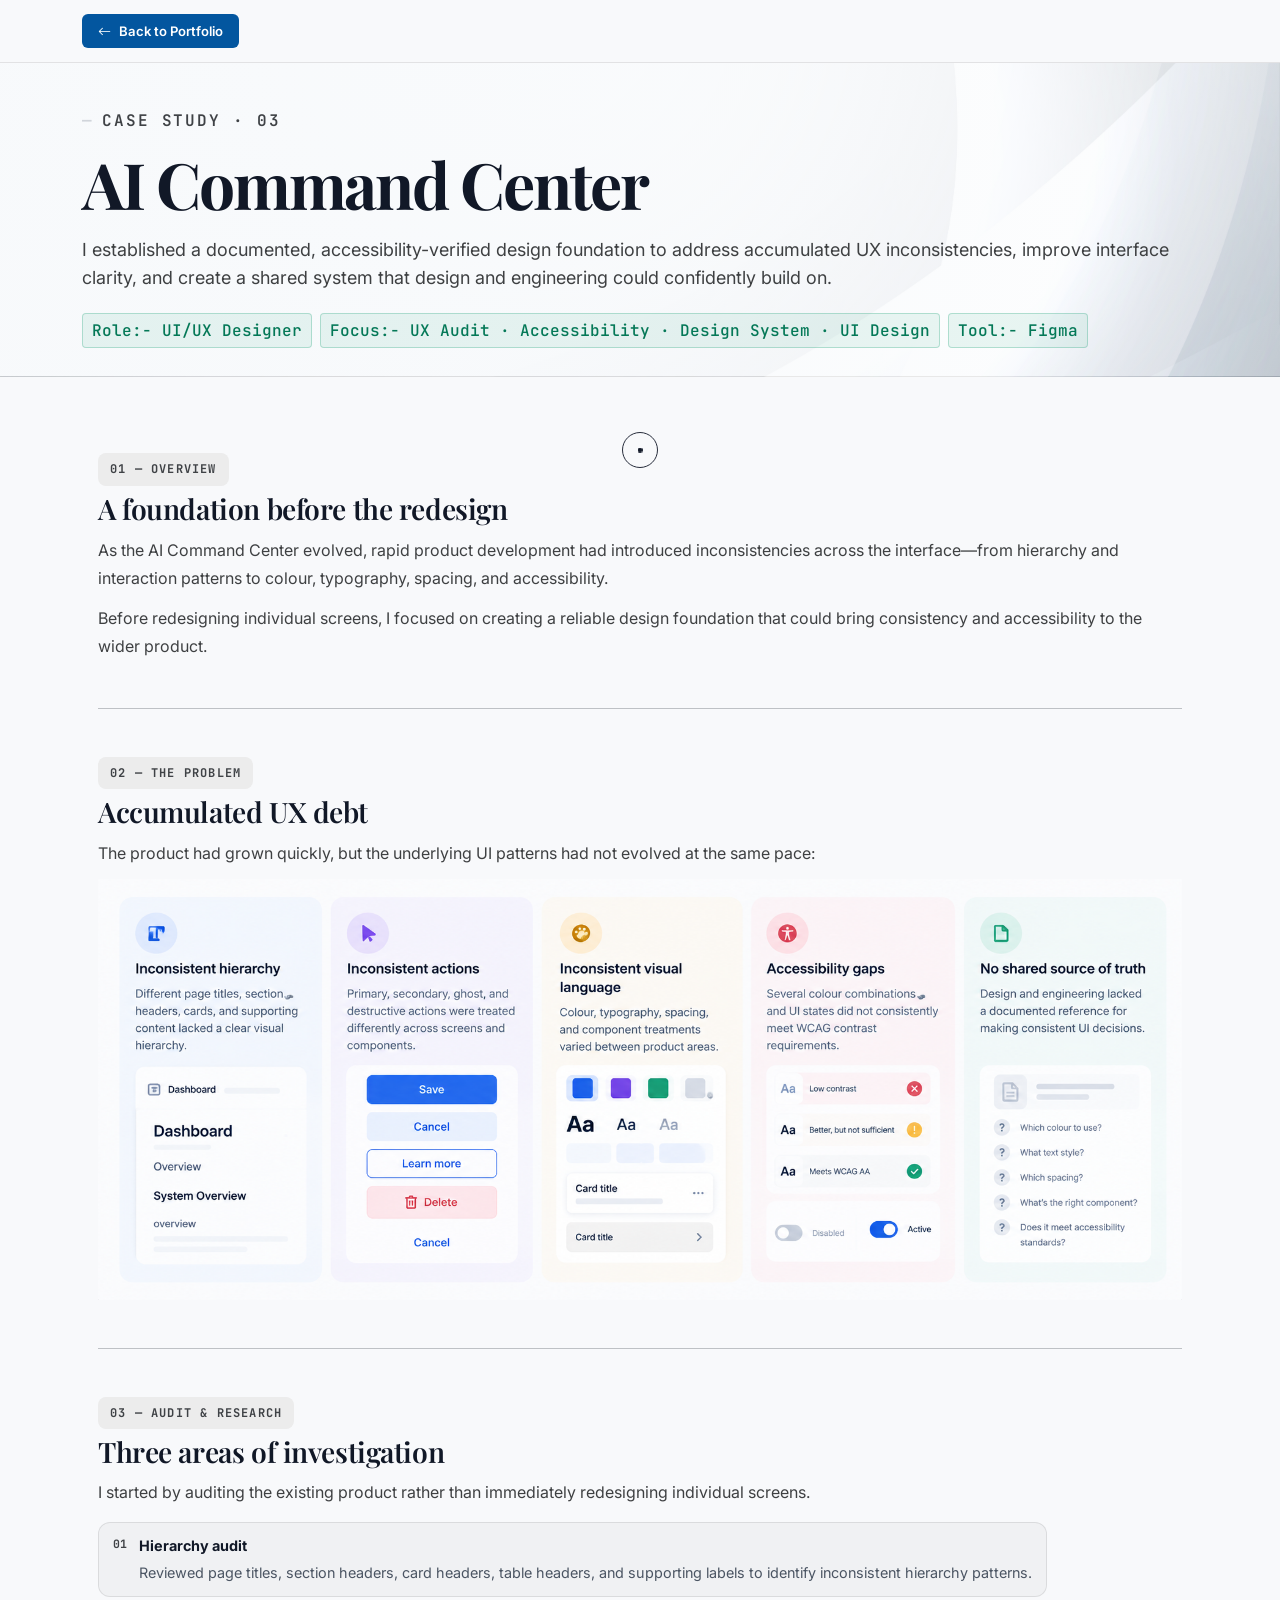
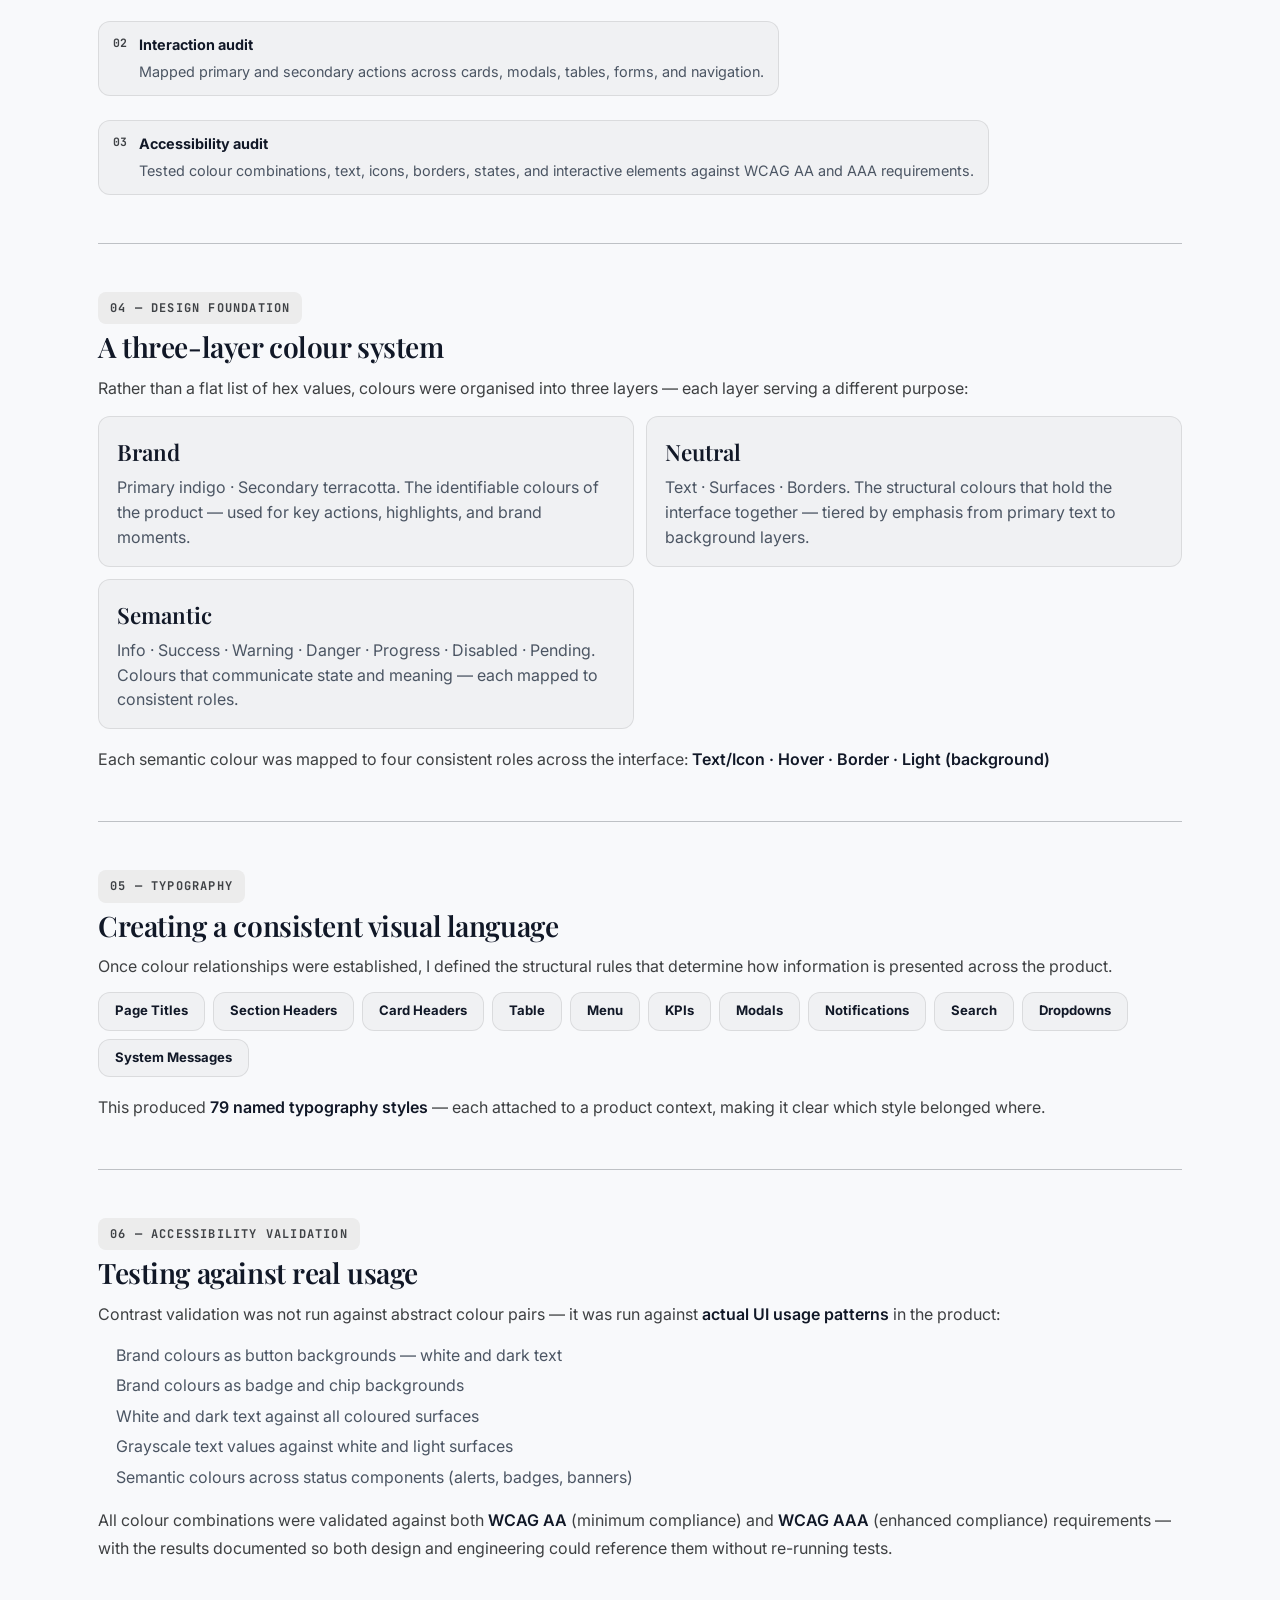
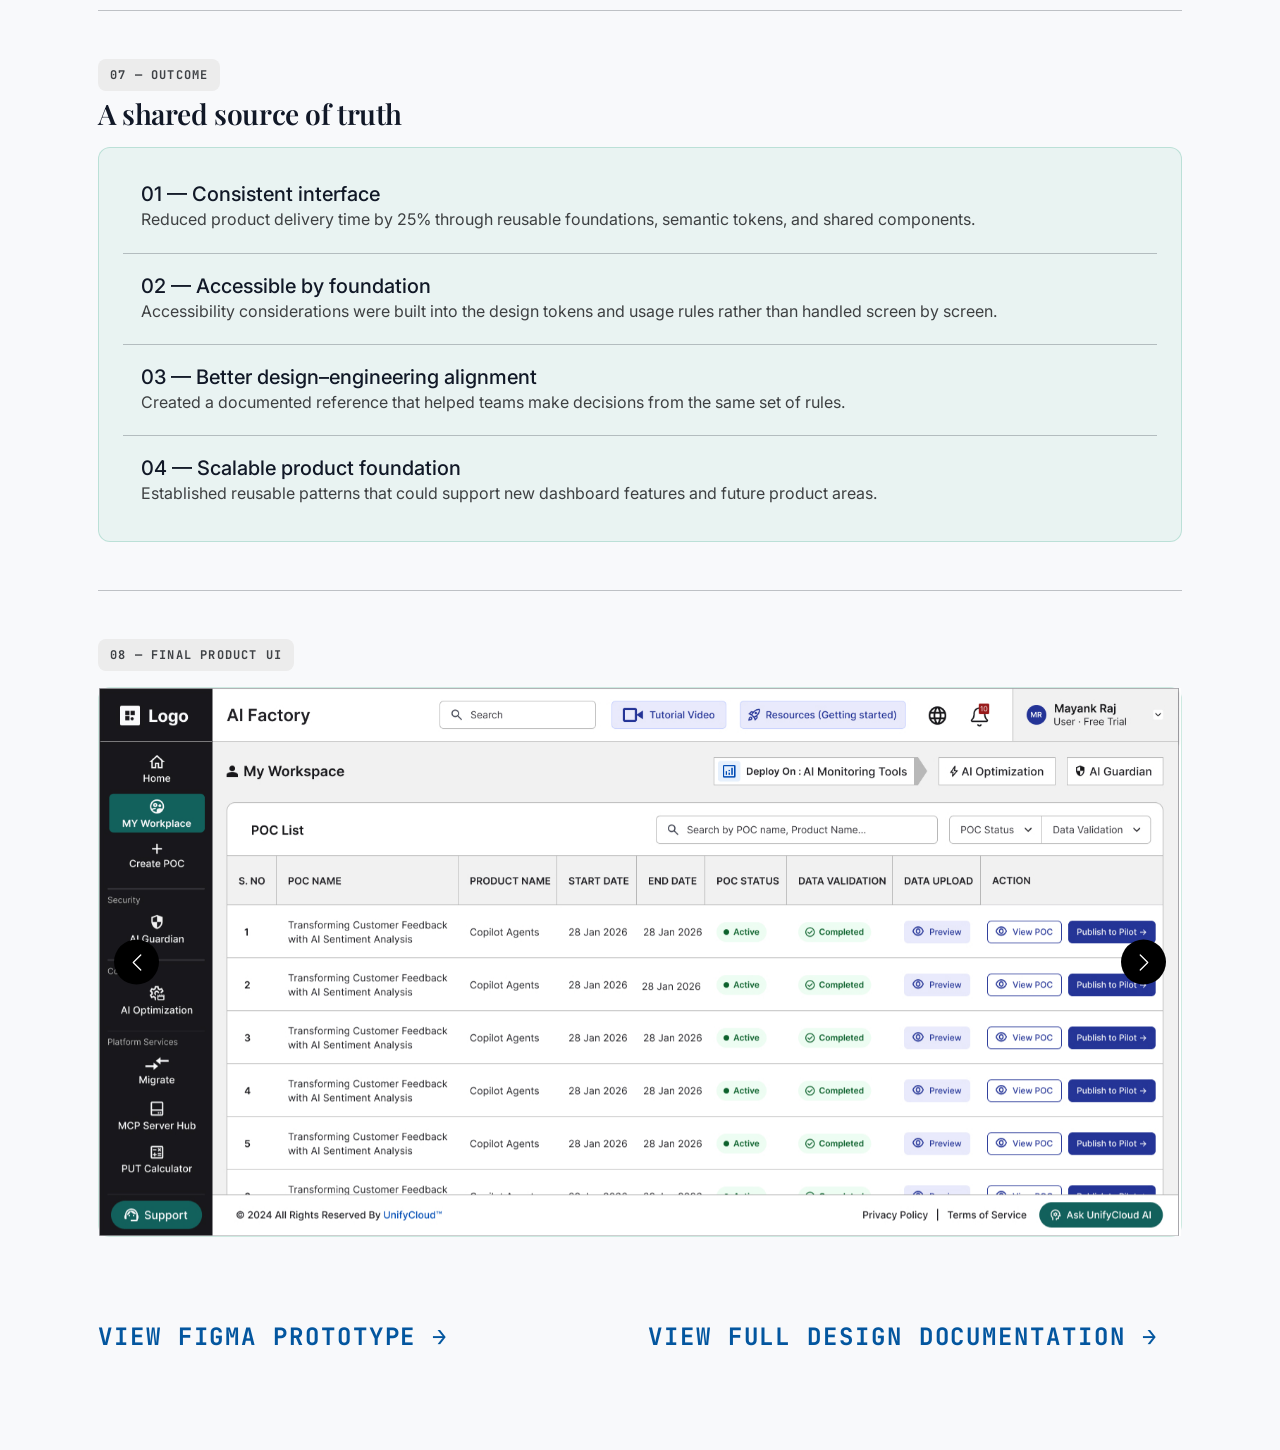
==== commit 9a824ad2: "new changes new 1" ====
--- a/case-study-ai-command-center.html
+++ b/case-study-ai-command-center.html
@@ -10,7 +10,8 @@
   <link rel="stylesheet" href="style.css" />
 </head>
 <body class="cs-page">
-
+<div id="cursor-outer" aria-hidden="true"></div>
+  <div id="cursor-dot" aria-hidden="true"></div>
 <!-- NAV -->
 <nav class="cs-nav">
   <div class="container">
--- a/style.css
+++ b/style.css
@@ -112,11 +112,11 @@
   align-items: center;
   gap: 8px;
   font-family: var(--font-mono);
-  font-size: 0.72rem;
+  font-size: 0.82rem;
   font-weight: 600;
   text-transform: uppercase;
   letter-spacing: 0.12em;
-  color: #5b5b5c;
+  color: #080808;
   margin-bottom: 12px;
 }
 
@@ -127,7 +127,7 @@
 
 .headline-editorial {
   font-family: var(--font-serif);
-  font-size: clamp(2rem, 4vw, 3rem);
+  font-size: clamp(2rem, 4vw, 2.5rem);
   font-weight: 600;
   line-height: 1.15;
   letter-spacing: -0.02em;
@@ -136,7 +136,7 @@
 }
 
 .headline-sub {
-  font-size: clamp(1.02rem, 1.6vw, 1.2rem);
+  font-size: clamp(1.02rem, 1.6vw, 1rem);
   font-weight: 400;
   color: var(--text-secondary);
   line-height: 1.25;
@@ -180,19 +180,16 @@
 }
 
 .editorial-tag.emerald {
-  background: #005eff0f;
-    border-color: #005eff2e;
-    color: #005eff;
+    color: #3e4042;
 }
 .experties{
-  background: #005eff0f;
-    border-color: #005eff2e;
+     background: rgba(0, 0, 0, 0.04);
+    border: 1px solid var(--border);
     color: #005eff;
     padding: 3px 9px;
 }
 .emerald {
-  background: #005eff0f;
-    border-color: #005eff2e;
+  
     color: #005eff;
 }
 
@@ -224,6 +221,11 @@
   transition: all var(--duration) var(--ease);
 }
 
+.btn-ter-1{
+      border: 1px solid #9E9E9E !important;
+    background: white !important;
+    color: black !important;
+}
 .btn-editorial-primary:hover {
   background: #1e293b;
   color: #ffffff;
@@ -231,36 +233,164 @@
 }
 
 .btn-editorial-secondary {
+  position: relative;
   display: inline-flex;
   align-items: center;
+  justify-content: center;
   gap: 8px;
-  padding: 10px 22px;
+
+  padding: 10px 16px;
+
   font-size: 0.85rem;
   font-weight: 600;
-  color: var(--text-primary);
-  background: transparent;
+
+  color: #ffffff;
+
+  /* Animated background */
+  background: #03569F;
+
+  background-size: 250% 100%;
+  background-position: 100% 0;
+
   border: 1px solid var(--border-strong);
-  border-radius: var(--r-pill);
+  border-radius: 6px;
+
   cursor: pointer;
-  transition: all var(--duration) var(--ease);
-}
+  overflow: hidden;
+
+  transition:
+    transform 0.4s cubic-bezier(0.22, 1, 0.36, 1),
+    border-color 0.3s ease,
+    box-shadow 0.4s ease,
+    background-position 0.8s cubic-bezier(0.22, 1, 0.36, 1);
+}
+
+
+/* --------------------------------
+   Animated light layer
+-------------------------------- */
+
+.btn-editorial-secondary::before {
+  content: "";
+
+  position: absolute;
+  inset: 0;
+
+  background: linear-gradient(
+    110deg,
+    transparent 20%,
+    rgba(255, 255, 255, 0.04) 40%,
+    rgba(255, 255, 255, 0.18) 50%,
+    rgba(255, 255, 255, 0.04) 60%,
+    transparent 80%
+  );
+
+  transform: translateX(-120%);
+
+  transition:
+    transform 0.8s cubic-bezier(0.22, 1, 0.36, 1);
+
+  pointer-events: none;
+}
+
+
+/* --------------------------------
+   Hover
+-------------------------------- */
 
 .btn-editorial-secondary:hover {
-  background: black;
+
+  
+
   border-color: var(--border-active);
-  color: var(--text-dim);
+
+  background-position: 0% 0;
+
+  box-shadow:
+    0 10px 25px rgba(0, 0, 0, 0.18),
+    0 2px 6px rgba(0, 0, 0, 0.08);
+}
+
+
+/* Light sweep */
+
+.btn-editorial-secondary:hover::before {
+  transform: translateX(120%);
+}
+
+
+/* --------------------------------
+   Button content stays above effect
+-------------------------------- */
+
+.btn-editorial-secondary > * {
+  position: relative;
+  z-index: 2;
+}
+
+
+/* --------------------------------
+   Arrow animation
+-------------------------------- */
+
+.btn-editorial-secondary i {
+  position: relative;
+  display: inline-block;
+
+  transition:
+    transform 0.4s cubic-bezier(0.22, 1, 0.36, 1);
+}
+
+
+
+
+/* --------------------------------
+   Click
+-------------------------------- */
+
+.btn-editorial-secondary:active {
+  transform: translateY(-1px);
+
+  box-shadow:
+    0 5px 12px rgba(0, 0, 0, 0.14);
+}
+
+
+/* --------------------------------
+   Focus
+-------------------------------- */
+
+.btn-editorial-secondary:focus-visible {
+  outline: 2px solid var(--border-active);
+  outline-offset: 3px;
+}
+
+
+/* --------------------------------
+   Reduced motion
+-------------------------------- */
+
+@media (prefers-reduced-motion: reduce) {
+
+  .btn-editorial-secondary,
+  .btn-editorial-secondary::before,
+  .btn-editorial-secondary i {
+    transition: none;
+  }
+
 }
 
 /* ── 05. TOP NAVIGATION ── */
 #mainNav {
-  position: sticky;
+  position: sticky !important;
   top: 0;
   z-index: 1000;
   background: rgba(248, 249, 251, 0.92);
   backdrop-filter: blur(16px);
   -webkit-backdrop-filter: blur(16px);
   border-bottom: 1px solid var(--border);
-  padding: 8px 0;
+  padding: 16px 0;
+      box-shadow: 0px 5px 15px 0px #9e9e9e7d;
 }
 
 .nav-monogram {
@@ -279,8 +409,8 @@
 }
 
 .nav-name {
-  font-size: 2.5rem;
-  font-weight: 700;
+     font-size: 1.5rem;
+    font-weight: 500;
   letter-spacing: -0.01em;
   color: var(--text-primary);
 }
@@ -301,6 +431,7 @@
   padding: 6px 14px;
   border-radius: var(--r-pill);
   transition: all var(--duration) var(--ease);
+  border: 1px solid transparent;
 }
 
 .nav-link-ed:hover,
@@ -311,7 +442,7 @@
 
 /* ── 06. HERO SECTION ── */
 #hero {
-  padding: 30px 0 52px;
+  padding: 30px 0 32px;
   background: var(--bg-subtle);
 }
 
@@ -326,29 +457,30 @@
 }
 
 .hero-title-ed {
-  font-family: var(--font-serif);
-  font-size: clamp(2.4rem, 5.5vw, 4.4rem);
-  font-weight: 600;
-  line-height: 1.1;
-  letter-spacing: -0.025em;
-  color: var(--text-primary);
-
-  margin-bottom: 16px;
-}
-
+    font-family: var(--font-serif);
+    font-size: clamp(2.4rem, 5.5vw, 6rem);
+    font-weight: 600;
+    line-height: 1.2;
+    letter-spacing: -0.025em;
+    color: var(--text-primary);
+    margin-bottom: 16px;
+}
+.Case-img-height{
+  height: 365px
+}
 .hero-bio-ed {
-  font-size: clamp(1.05rem, 1.8vw, 1.22rem);
+  font-size: clamp(1.05rem, 1.8vw, 1rem);
   color: var(--text-secondary);
   line-height: 1.5;
 
-  margin-bottom: 24px;
+
 }
 .hero-marquee-strip2 {
   display: flex;
   align-items: center;
   flex-wrap: wrap;
   gap: 12px;
-  margin-top: 28px;
+  margin-top: 16px;
   padding-top: 18px;
   border-top: 1px solid var(--border);
   font-family: var(--font-mono);
@@ -363,7 +495,7 @@
   align-items: center;
   flex-wrap: wrap;
   gap: 12px;
-  
+      margin-bottom: 8px;
   font-family: var(--font-mono);
   font-size: 1rem;
   color: #005eff;
@@ -376,6 +508,13 @@
 }
 .hero-marquee-strip h5 {
   color: #000000;
+  font-size: 13px;
+  font-weight: 600;
+}
+.EXPERTISE{
+      font-size: 20px;
+    margin-bottom: 12px !important;
+        font-weight: 900;
 }
 
 /* ── 07. BIG WORDS NEED BACKUP (METRICS) ── */
@@ -483,7 +622,7 @@
 
 .work-title-serif {
       font-family: var(--font-sans);
-  font-size: clamp(1rem, 3vw, 1.7rem);
+  font-size: clamp(1rem, 3vw, 1.5rem);
   font-weight: 600;
   letter-spacing: -0.02em;
   color: var(--text-primary);
@@ -496,7 +635,7 @@
 .work-quote {
   font-family: var(--font-sans);
   font-style: italic;
-      font-size: 1.2rem;
+      font-size: 1.1rem;
   color: var(--text-secondary);
   line-height: 1.65;
   margin-bottom: 16px;
@@ -532,22 +671,150 @@
 }
 
 .work-action-link {
+  position: relative;
+
   display: inline-flex;
   align-items: center;
   gap: 6px;
+
+  width: fit-content;
+
   font-size: 0.85rem;
   font-weight: 600;
+
   color: #ffffff;
-  border-bottom: 1px solid var(--border-strong);
-  background: black;
-  padding: 10px 22px;
-  border-radius: 5px;
-  transition: all var(--duration) var(--ease);
-}
+  background: #03569F;
+
+  padding: 6px 16px;
+
+  border: 1px solid var(--border-strong);
+  border-radius: 6px;
+
+  overflow: hidden;
+
+  transition:
+    color 0.3s ease,
+    background-color 0.3s ease,
+    border-color 0.3s ease,
+    transform 0.35s cubic-bezier(0.22, 1, 0.36, 1),
+    box-shadow 0.35s ease;
+}
+
+
+/* =========================================
+   Animated highlight
+========================================= */
+
+.work-action-link::before {
+  content: "";
+
+  position: absolute;
+  top: 0;
+  left: -120%;
+
+  width: 80%;
+  height: 100%;
+
+  background: linear-gradient(
+    110deg,
+    transparent,
+    rgba(255, 255, 255, 0.08),
+    rgba(255, 255, 255, 0.2),
+    rgba(255, 255, 255, 0.08),
+    transparent
+  );
+
+  transform: skewX(-20deg);
+
+  transition:
+    left 0.65s cubic-bezier(0.22, 1, 0.36, 1);
+
+  pointer-events: none;
+}
+
+
+/* =========================================
+   Keep content above animation
+========================================= */
+
+.work-action-link > * {
+  position: relative;
+  z-index: 2;
+}
+
+
+/* =========================================
+   Hover
+========================================= */
 
 .work-action-link:hover {
-  border-bottom-color: #111827;
-  gap: 10px;
+
+  background: #03569F;
+
+  
+
+  
+
+  box-shadow:
+    0 6px 16px rgba(0, 0, 0, 0.15);
+}
+
+
+/* Move highlight across button */
+
+.work-action-link:hover::before {
+  left: 140%;
+}
+
+
+/* =========================================
+   Arrow / Icon
+========================================= */
+
+.work-action-link i {
+  display: inline-block;
+
+  transition:
+    transform 0.35s cubic-bezier(0.22, 1, 0.36, 1);
+}
+
+
+
+
+/* =========================================
+   Active
+========================================= */
+
+.work-action-link:active {
+  transform: translateY(0);
+
+  box-shadow:
+    0 3px 8px rgba(0, 0, 0, 0.12);
+}
+
+
+/* =========================================
+   Focus accessibility
+========================================= */
+
+.work-action-link:focus-visible {
+  outline: 2px solid var(--border-active);
+  outline-offset: 3px;
+}
+
+
+/* =========================================
+   Reduced motion
+========================================= */
+
+@media (prefers-reduced-motion: reduce) {
+
+  .work-action-link,
+  .work-action-link::before,
+  .work-action-link i {
+    transition: none;
+  }
+
 }
 
 .work-action-link2 {
@@ -854,7 +1121,7 @@
 
 /* ── 13. CONTACT & CLOSING ── */
 #contact {
-  padding: 64px 0 56px;
+  
   border-top: 1px solid var(--border);
   background: var(--bg-subtle);
 }
@@ -890,7 +1157,7 @@
 
 /* ── 14. FOOTER ── */
 footer {
-  padding: 28px 0;
+  padding: 16px 0;
   border-top: 1px solid var(--border);
   background: var(--bg);
   font-size: 0.78rem;
@@ -1006,11 +1273,14 @@
   gap: 8px;
   font-size: 0.82rem;
   font-weight: 600;
-  color: var(--text-secondary);
+  color: #ffffff;
+      background: #03569F;
+    padding: 6px 16px;
+    border-radius: 6px;
 }
 
 .cs-back:hover {
-  color: #111827;
+  color: #f4f5f7;
 }
 
 .cs-hero {
@@ -1087,7 +1357,7 @@
 }
 .cs-section-subtitle {
   font-family: var(--font-sans);
-  font-size: 1.5rem;
+  font-size: 1.3rem;
   font-weight: 600;
   letter-spacing: -0.015em;
   margin-bottom: 10px;
@@ -1129,6 +1399,7 @@
   padding: 11px 14px;
   margin-bottom: 24px;
   width: fit-content;
+      height: stretch;
 }
 
 .cs-step-num {
@@ -1396,7 +1667,7 @@
   font-weight: 700;
   letter-spacing: 0.08em;
   text-transform: uppercase;
-  color: #006dff;
+  color: #03569F;
   margin-bottom: 4px;
   text-align: left;
 }
@@ -1536,6 +1807,751 @@
   font-size: 0.82rem;
 }
 
+
+/* =========================================
+   ADDITIONAL PROJECTS
+========================================= */
+
+.additional-project-items {
+  display: none;
+}
+
+/* Show additional projects */
+.additional-project-items.show {
+  display: flex;
+}
+
+
+/* =========================================
+   VIEW MORE BUTTON
+========================================= */
+
+.work-more-btn {
+  display: inline-flex;
+  align-items: center;
+  justify-content: center;
+  gap: 8px;
+  padding: 6px 16px;
+  background: #101827;
+  color: #ffffff;
+  border: none;
+  border-radius: 6px;
+      font-size: 0.85rem;
+    font-weight: 600;
+  cursor: pointer;
+  transition:
+    transform 0.25s ease,
+    background-color 0.25s ease;
+}
+
+
+/* Hover */
+
+.work-more-btn:hover {
+  transform: translateY(-2px);
+}
+
+
+/* Active */
+
+.work-more-btn:active {
+  transform: translateY(0);
+}
+
+
+/* Keyboard accessibility */
+
+.work-more-btn:focus-visible {
+  outline: 3px solid rgba(0, 83, 219, 0.35);
+  outline-offset: 3px;
+}
+
+
+/* Icon */
+
+.work-more-btn .toggle-icon {
+  font-size: 14px;
+  transition: transform 0.25s ease;
+}
+
+
+/* =========================================
+   CUSTOM CURSOR
+========================================= */
+
+#cursor-outer,
+#cursor-dot {
+  position: fixed;
+  pointer-events: none;
+  z-index: 99999;
+
+  top: 0;
+  left: 0;
+
+  transform: translate(-50%, -50%);
+  will-change: left, top, width, height;
+}
+
+
+/* Outer Ring */
+
+#cursor-outer {
+  width: 36px;
+  height: 36px;
+
+  border: 1.5px solid var(--accent);
+  border-radius: 50%;
+
+  opacity: 0.9;
+
+  transition:
+    width 0.35s cubic-bezier(0.22, 1, 0.36, 1),
+    height 0.35s cubic-bezier(0.22, 1, 0.36, 1),
+    border-color 0.25s ease,
+    background-color 0.35s ease,
+    opacity 0.3s ease;
+}
+
+
+/* Center Dot */
+
+#cursor-dot {
+  width: 5px;
+  height: 5px;
+
+  background: var(--accent);
+  border-radius: 50%;
+
+  transition:
+    width 0.2s ease,
+    height 0.2s ease,
+    background-color 0.2s ease;
+}
+
+
+/* Hover Links / Buttons */
+
+body:has(a:hover) #cursor-outer,
+body:has(button:hover) #cursor-outer {
+  width: 58px;
+  height: 58px;
+
+  border-color: rgba(95, 69, 255, 0.5);
+  background: rgba(95, 69, 255, 0.04);
+
+  opacity: 1;
+}
+
+
+/* Hover Project Action */
+
+body:has(.work-action-link:hover) #cursor-outer {
+  width: 62px;
+  height: 62px;
+
+  border-color: var(--accent);
+  background: rgba(95, 69, 255, 0.06);
+}
+
+
+/* Hover Main Button */
+
+body:has(.btn-editorial-secondary:hover) #cursor-outer {
+  width: 68px;
+  height: 68px;
+
+  border-color: var(--accent);
+  background: rgba(95, 69, 255, 0.08);
+}
+
+
+/* Hide when mouse leaves */
+
+body.cursor-hidden #cursor-outer,
+body.cursor-hidden #cursor-dot {
+  opacity: 0;
+}
+
+
+/* Hide on touch devices */
+
+
+/* ================================
+   HERO SECTION
+================================ */
+
+#hero {
+  position: relative;
+  overflow: hidden;
+ 
+  isolation: isolate;
+}
+
+/* Main hero content */
+.hero-content {
+  position: relative;
+  z-index: 2;
+}
+
+/* ================================
+   BACKGROUND VISUAL
+================================ */
+
+.hero-bg-visual {
+  position: absolute;
+
+  top: -80px;
+  right: 0px;
+
+  width: 850px;
+  height: 850px;
+
+  background-image: url("./img/hero-bg-1.png");
+  background-repeat: no-repeat;
+  background-size: cover;
+  background-position: center;
+  opacity: 0.3;
+  z-index: 0;
+  pointer-events: none;
+  /* Soft fade */
+  mask-image: linear-gradient(
+    to right,
+    transparent 0%,
+    black 30%,
+    black 80%,
+    transparent 100%
+  );
+  
+  -webkit-mask-image: linear-gradient(
+    to right,
+    transparent 0%,
+    black 30%,
+    black 80%,
+    transparent 100%
+  );
+}
+
+
+/* ================================
+   HERO TITLE
+================================ */
+
+.hero-title-ed {
+  position: relative;
+  z-index: 3;
+
+  
+  font-size: clamp(40px, 6vw, 75px);
+  line-height: 1.2;
+  font-weight: 700;
+  letter-spacing: -2.5px;
+
+  margin-bottom: 8px;
+}
+
+
+/* ================================
+   HERO DESCRIPTION
+================================ */
+
+.hero-bio-ed {
+  position: relative;
+  z-index: 3;
+  font-size: 18px;
+  line-height: 1.7;
+  color: #3e4042;
+
+}
+p{
+  color: #3e4042 !important;
+}
+/* =========================================
+   SYSTEMS & PRACTICE SECTION
+========================================= */
+
+#systems {
+  position: relative;
+  width: 100%;
+  overflow: hidden;
+
+  background: #f8fafc;
+
+  isolation: isolate;
+}
+
+
+/* =========================================
+   FULL WIDTH BACKGROUND IMAGE
+========================================= */
+
+.systems-bg {
+  position: absolute;
+
+  inset: 0;
+
+  width: 100%;
+  height: 100%;
+
+  background-image: url("./img/system-bg-1.jpg");
+
+  background-size: cover;
+  background-position: center center;
+  background-repeat: no-repeat;
+
+  opacity: 0.3;
+
+  z-index: -2;
+
+  pointer-events: none;
+}
+.header-color-1 {
+  color: #03569F;
+}
+
+/* =========================================
+   SOFT WHITE OVERLAY
+   Keeps text/cards readable
+========================================= */
+
+
+
+
+/* =========================================
+   CONTENT
+========================================= */
+
+.systems-content {
+  position: relative;
+  z-index: 2;
+}
+
+
+/* =========================================
+   SYSTEM CARDS
+========================================= */
+
+.systems-card {
+  position: relative;
+
+  background: rgba(255, 255, 255, 0.72);
+
+  border: 1px solid rgba(3, 86, 159, 0.12);
+
+  border-radius: 18px;
+
+  backdrop-filter: blur(12px);
+  -webkit-backdrop-filter: blur(12px);
+
+  transition:
+    transform 0.3s ease,
+    border-color 0.3s ease,
+    box-shadow 0.3s ease;
+}
+
+
+/* Hover */
+
+.systems-card:hover {
+  transform: translateY(-5px);
+
+  border-color: rgba(3, 86, 159, 0.25);
+
+  box-shadow:
+    0 20px 50px rgba(3, 86, 159, 0.10);
+}
+/* ================================
+   EXPERTISE
+================================ */
+
+.hero-marquee-strip2 {
+  position: relative;
+  z-index: 4;
+}
+
+
+/* =========================================
+   CONTACT SECTION
+========================================= */
+
+#contact {
+  position: relative;
+  width: 100%;
+  overflow: hidden;
+
+  background: #f8fafc;
+
+  isolation: isolate;
+}
+
+
+/* =========================================
+   BACKGROUND IMAGE
+========================================= */
+
+.contact-bg {
+  position: absolute;
+
+  inset: 0;
+
+  width: 100%;
+  height: 100%;
+
+  background-image: url("./img/footer-bg.jpg");
+
+  background-size: cover;
+  background-position: center center;
+  background-repeat: no-repeat;
+
+      opacity: 0.3;
+
+  z-index: -2;
+
+  pointer-events: none;
+}
+
+
+/* =========================================
+   BACKGROUND OVERLAY
+========================================= */
+
+#contact::before {
+  content: "";
+
+  position: absolute;
+
+  inset: 0;
+
+  background:
+    radial-gradient(
+      circle at 50% 45%,
+      rgba(3, 86, 159, 0.08),
+      transparent 60%
+    );
+
+  z-index: -1;
+
+  pointer-events: none;
+}
+
+
+/* =========================================
+   CONTACT BLOCK
+========================================= */
+
+.contact-block {
+    position: relative;
+    padding: 40px 30px;
+    text-align: center;
+    z-index: 2;
+}
+
+
+/* =========================================
+   CONTACT TITLE
+========================================= */
+
+.contact-title-ed {
+  position: relative;
+
+  max-width: 900px;
+
+  margin: 0 auto 24px;
+
+  font-size: clamp(44px, 5vw, 64px);
+
+
+
+  font-weight: 700;
+
+  letter-spacing: -2px;
+
+  color: #212125;
+
+  z-index: 3;
+}
+
+
+/* =========================================
+   CONTACT DESCRIPTION
+========================================= */
+
+.contact-sub-ed {
+ 
+
+  font-size: 17px;
+
+  line-height: 1.7;
+
+  color: #3e4042;
+
+  z-index: 3;
+}
+
+
+/* =========================================
+   BUTTON ROW
+========================================= */
+
+.contact-pills-row {
+  position: relative;
+
+  display: flex;
+
+  flex-wrap: wrap;
+
+  justify-content: center;
+
+  align-items: center;
+
+  gap: 12px;
+
+  z-index: 4;
+}
+
+
+/* =========================================
+   BUTTONS
+========================================= */
+
+.btn-ter-1 {
+  position: relative;
+
+  transition:
+    transform 0.25s ease,
+    box-shadow 0.25s ease,
+    border-color 0.25s ease;
+
+  backdrop-filter: blur(10px);
+  -webkit-backdrop-filter: blur(10px);
+}
+
+
+/* =========================================
+   BUTTON HOVER
+========================================= */
+
+.btn-ter-1:hover {
+  transform: translateY(-3px);
+
+  border-color: rgba(3, 86, 159, 0.35);
+
+  box-shadow:
+    0 12px 30px rgba(3, 86, 159, 0.10);
+}
+
+
+/* =========================================
+   ICON
+========================================= */
+
+.btn-ter-1 i {
+  margin-right: 6px;
+}
+
+.cs-hero {
+  position: relative;
+  overflow: hidden;
+
+  
+  display: flex;
+  align-items: center;
+
+
+  background-image:
+    linear-gradient(
+      90deg,
+      rgba(248, 250, 252, 0.98) 0%,
+      rgba(248, 250, 252, 0.94) 35%,
+      rgba(248, 250, 252, 0.78) 55%,
+      rgba(248, 250, 252, 0.25) 100%
+    ),
+    url("./img/inner-bg-1.jpg");
+
+  background-size: cover;
+  background-position: center right;
+  background-repeat: no-repeat;
+}
+
+.cs-hero .container {
+  position: relative;
+  z-index: 2;
+  
+}
+
+.cs-hero-title {
+  max-width: 950px;
+     margin: 0px 0 18px;
+
+  font-size: clamp(42px, 5vw, 65px);
+  line-height: 1.08;
+  letter-spacing: -0.035em;
+  font-weight: 700;
+
+  color: #111827;
+}
+
+.cs-hero-sub {
+  
+  margin-bottom: 20px;
+
+  font-size: clamp(14px, 1.5vw, 18px);
+  line-height: 1.6;
+
+  color: #374151;
+}
+@media (max-width: 767px) {
+
+  .cs-hero {
+    min-height: auto;
+    
+
+    background-image:
+      linear-gradient(
+        180deg,
+        rgba(248, 250, 252, 0.97) 0%,
+        rgba(248, 250, 252, 0.94) 55%,
+        rgba(248, 250, 252, 0.82) 100%
+      ),
+      url("./img/inner-bg-1.jpg");
+
+    background-position: center;
+    background-size: cover;
+  }
+
+  .cs-hero-title {
+    font-size: clamp(36px, 10vw, 44px);
+    line-height: 1.1;
+    letter-spacing: -0.025em;
+  }
+
+  .cs-hero-sub {
+    font-size: 16px;
+    line-height: 1.6;
+  }
+
+  .cs-meta-row {
+    display: flex;
+    flex-direction: column;
+    align-items: flex-start;
+    gap: 8px;
+  }
+
+  .tag {
+    max-width: 100%;
+  }
+}
+/* =========================================
+   TABLET
+========================================= */
+
+@media (max-width: 768px) {
+
+  .contact-block {
+    padding: 80px 20px;
+  }
+
+  .contact-title-ed {
+    font-size: 42px;
+
+    line-height: 1.08;
+
+    letter-spacing: -1.5px;
+  }
+
+  .contact-sub-ed {
+    font-size: 15px;
+
+    line-height: 1.65;
+  }
+
+  .contact-bg {
+    background-position: center center;
+
+    opacity: 0.13;
+  }
+
+  .contact-pills-row {
+    flex-direction: column;
+
+    width: 100%;
+  }
+
+  .contact-pills-row .btn-ter-1 {
+    width: 100%;
+
+    max-width: 380px;
+  }
+}
+
+
+/* =========================================
+   MOBILE
+========================================= */
+
+@media (max-width: 480px) {
+  .work-impact-banner{
+    display: none;
+  }
+.hero-bg-visual{
+      top: 471px;
+}
+  .contact-block {
+           padding: 0px 0px;
+  }
+
+  .contact-title-ed {
+    font-size: 36px;
+line-height: 1.5;
+        letter-spacing: -1.2px;
+        margin-bottom: 16px;
+  }
+
+  .contact-sub-ed {
+    font-size: 14px;
+
+    line-height: 1.6;
+  }
+
+  .contact-bg {
+    background-position: center;
+        opacity: .3;
+  }
+}
+@media (hover: none), (pointer: coarse) {
+
+  #cursor-outer,
+  #cursor-dot {
+    display: none;
+  }
+
+}
+
+
+/* Hide browser cursor */
+
+@media (hover: hover) and (pointer: fine) {
+
+  body {
+    cursor: none;
+  }
+
+  a,
+  button,
+  input,
+  textarea,
+  select {
+    cursor: none;
+  }
+
+}
+
+/* =========================================
+   OPTIONAL: SMOOTH REVEAL
+========================================= */
+
+.additional-project-items {
+  overflow: hidden;
+}
 /* ── 18. RESPONSIVE BREAKPOINTS ── */
 
 /* ── Tablet (≤ 1024px) ── */
